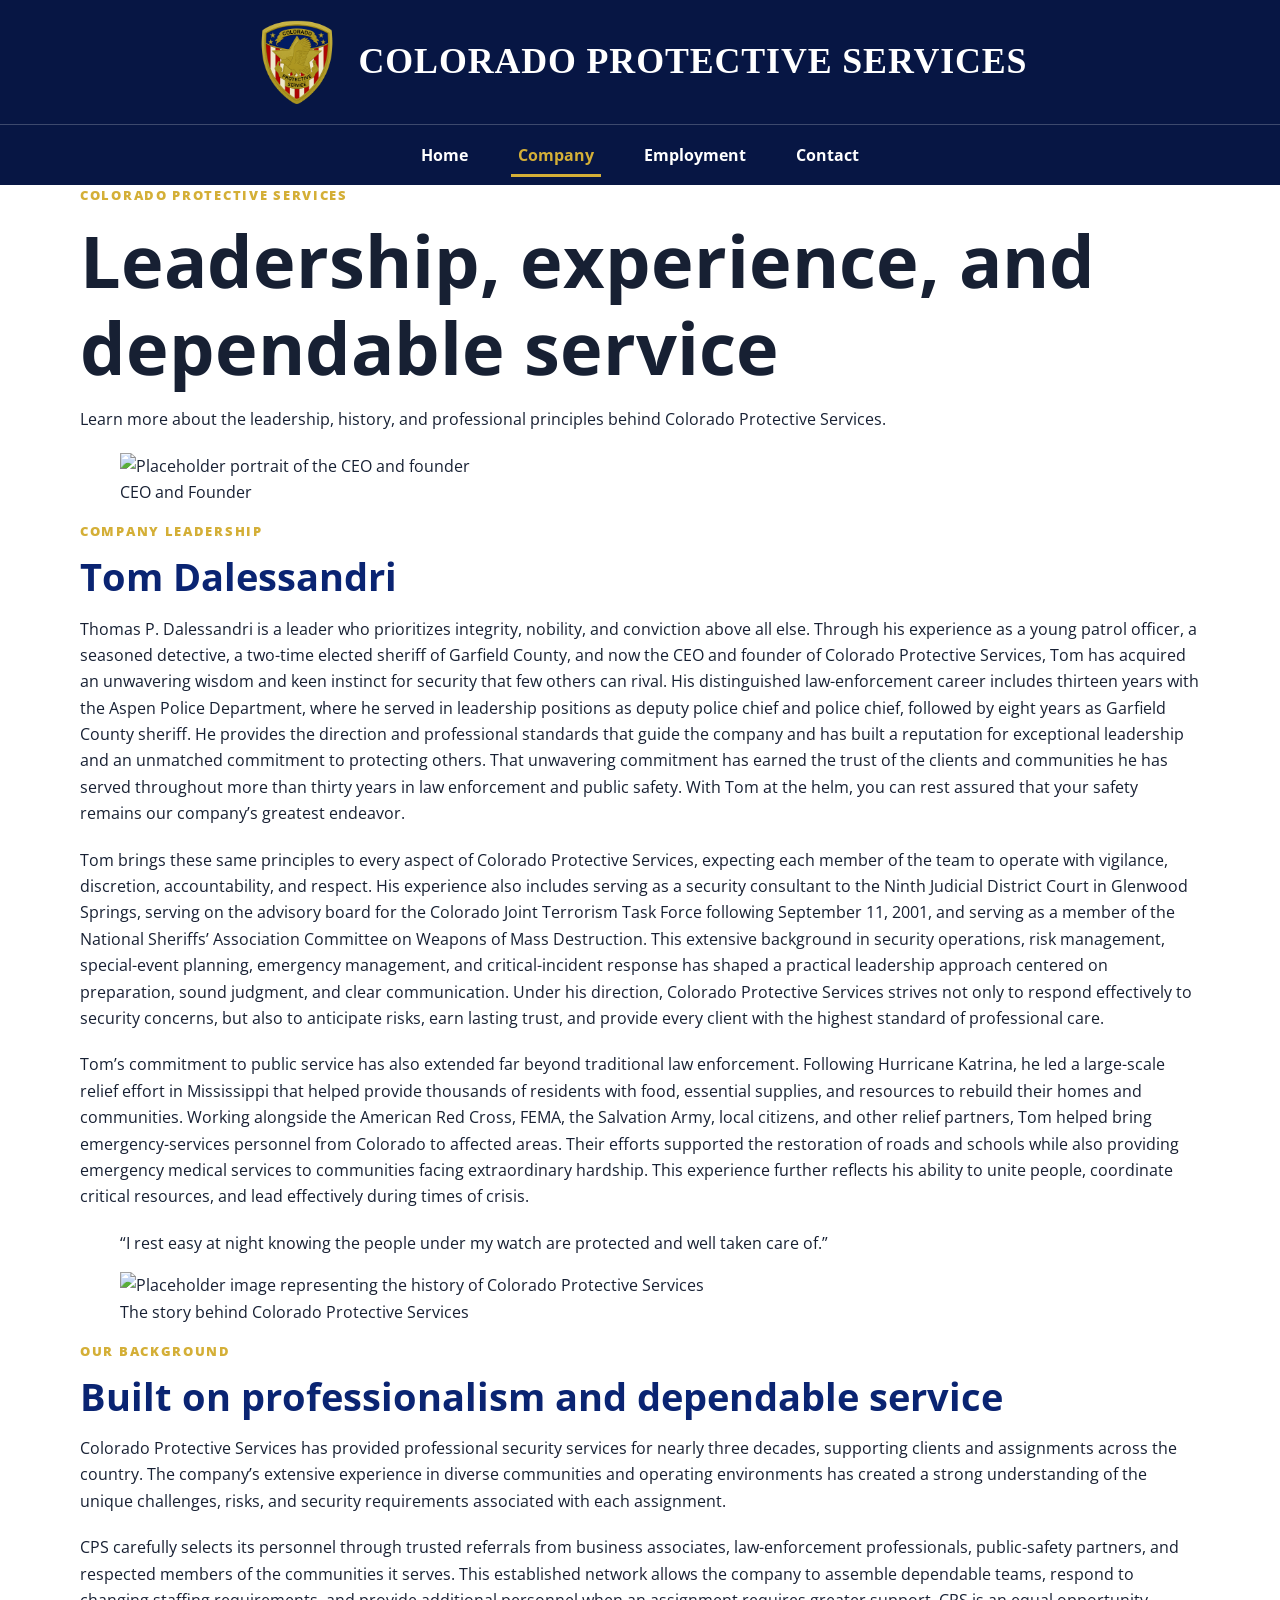
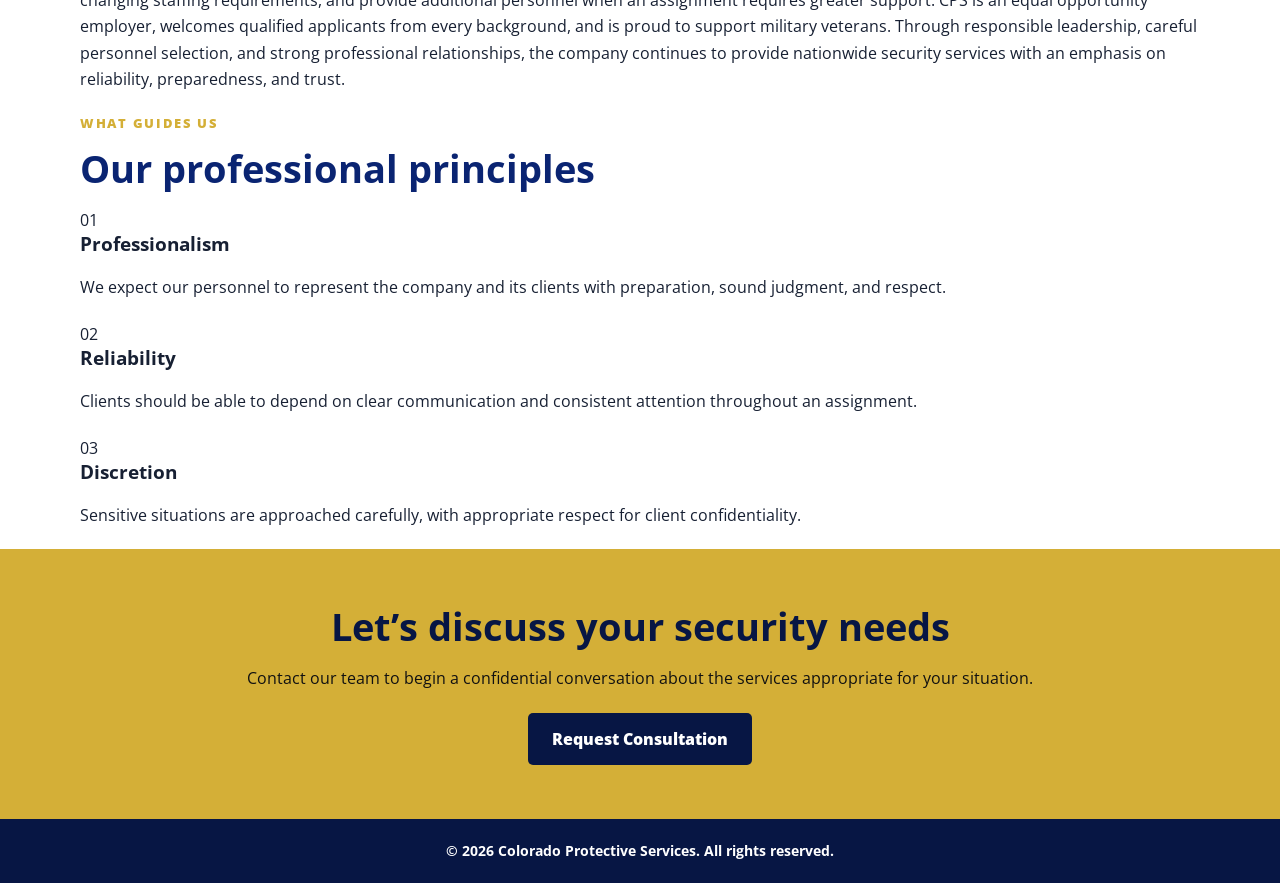
==== company.html @ 5bd985e8 "Added company page with CEO bio" ====
<!DOCTYPE html>
<html lang="en">
<head>
  <meta charset="utf-8">

  <meta
    name="viewport"
    content="width=device-width, initial-scale=1"
  >

  <meta
    name="description"
    content="Learn about the leadership, history, and professional principles of Colorado Protective Services."
  >

  <title>Company | Colorado Protective Services</title>

  <link
    rel="preconnect"
    href="https://fonts.googleapis.com"
  >

  <link
    rel="preconnect"
    href="https://fonts.gstatic.com"
    crossorigin
  >

  <link
    href="https://fonts.googleapis.com/css2?family=Open+Sans:wght@400;600;700;800&display=swap"
    rel="stylesheet"
  >

  <link
    rel="stylesheet"
    href="css/style.css"
  >

  <link
    rel="stylesheet"
    href="css/company.css"
  >
</head>

<body>
  <a
    class="skip-link"
    href="#main-content"
  >
    Skip to main content
  </a>

  <div id="wrapper">
    <!-- Header -->
    <header class="site-header">
      <a
        class="brand"
        href="index.html"
        aria-label="Colorado Protective Services home"
      >
        <img
          class="header-badge"
          src="images/badge.png"
          alt=""
          aria-hidden="true"
        >

        <span class="company-name">
          Colorado Protective Services
        </span>
      </a>

      <button
        class="nav-toggle"
        type="button"
        aria-expanded="false"
        aria-controls="primary-navigation"
      >
        <span
          class="nav-toggle-icon"
          aria-hidden="true"
        ></span>

        <span class="menu-label">
          Menu
        </span>
      </button>
    </header>

    <!-- Navigation -->
    <nav
      id="primary-navigation"
      class="primary-navigation"
      aria-label="Primary navigation"
    >
      <a href="index.html">
        Home
      </a>

      <a
        href="company.html"
        aria-current="page"
      >
        Company
      </a>

      <a href="employment.html">
        Employment
      </a>

      <a href="contact.html">
        Contact
      </a>
    </nav>

    <main id="main-content">
      <!-- Page introduction -->
      <!-- Company hero -->
<section
  class="company-introduction parallax-hero"
  aria-labelledby="company-title"
>
  <div
    class="company-hero-background parallax-background"
    aria-hidden="true"
  ></div>

  <div class="content-container company-introduction-content">
    <p class="eyebrow">
      Colorado Protective Services
    </p>

    <h1 id="company-title">
      Leadership, experience, and dependable service
    </h1>

    <p>
      Learn more about the leadership, history, and professional
      principles behind Colorado Protective Services.
    </p>
  </div>
</section>

      <!-- Founder section -->
      <section
        class="company-founder"
        aria-labelledby="founder-title"
      >
        <div class="content-container founder-layout">
          <figure class="founder-figure">
            <div class="founder-image-wrapper">
              <img
                class="founder-profile-image"
                src="images/optimized/ceo.webp"
                alt="Placeholder portrait of the CEO and founder"
              >
            </div>

            <figcaption>
              CEO and Founder
            </figcaption>
          </figure>

          <div class="founder-biography">
            <p class="eyebrow">
              Company Leadership
            </p>

            <h2 id="founder-title">
              Tom Dalessandri
            </h2>

            <p>
              Thomas P. Dalessandri is a leader who prioritizes integrity, nobility,
              and conviction above all else. Through his experience as a young patrol
              officer, a seasoned detective, a two-time elected sheriff of Garfield
              County, and now the CEO and founder of Colorado Protective Services,
              Tom has acquired an unwavering wisdom and keen instinct for security
              that few others can rival. His distinguished law-enforcement career
              includes thirteen years with the Aspen Police Department, where he
              served in leadership positions as deputy police chief and police chief,
              followed by eight years as Garfield County sheriff. He provides the
              direction and professional standards that guide the company and has
              built a reputation for exceptional leadership and an unmatched
              commitment to protecting others. That unwavering commitment has earned
              the trust of the clients and communities he has served throughout more
              than thirty years in law enforcement and public safety. With Tom at the
              helm, you can rest assured that your safety remains our company’s
              greatest endeavor.
            </p>

            
            <p>
                Tom brings these same principles to every aspect of Colorado Protective
                Services, expecting each member of the team to operate with vigilance,
                discretion, accountability, and respect. His experience also includes
                serving as a security consultant to the Ninth Judicial District Court
                in Glenwood Springs, serving on the advisory board for the Colorado
                Joint Terrorism Task Force following September 11, 2001, and serving
                as a member of the National Sheriffs’ Association Committee on Weapons
                of Mass Destruction. This extensive background in security operations,
                risk management, special-event planning, emergency management, and
                critical-incident response has shaped a practical leadership approach
                centered on preparation, sound judgment, and clear communication. Under
                his direction, Colorado Protective Services strives not only to respond
                effectively to security concerns, but also to anticipate risks, earn
                lasting trust, and provide every client with the highest standard of
                professional care.
            </p>

            <p>
                Tom’s commitment to public service has also extended far beyond traditional
                law enforcement. Following Hurricane Katrina, he led a large-scale relief
                effort in Mississippi that helped provide thousands of residents with food,
                essential supplies, and resources to rebuild their homes and communities.
                Working alongside the American Red Cross, FEMA, the Salvation Army, local
                citizens, and other relief partners, Tom helped bring emergency-services
                personnel from Colorado to affected areas. Their efforts supported the
                restoration of roads and schools while also providing emergency medical
                services to communities facing extraordinary hardship. This experience
                further reflects his ability to unite people, coordinate critical resources,
                and lead effectively during times of crisis.
            </p>

            <blockquote class="founder-quote">
              “I rest easy at night knowing the people under my watch are protected and well taken care of.”
            </blockquote>
          </div>
        </div>
      </section>

      <!-- Company background -->
      <section
        class="company-background"
        aria-labelledby="company-background-title"
      >
        <div class="content-container">
          <figure class="company-background-figure">
            <div class="company-background-image-wrapper">
              <img
                class="company-background-image"
                src="images/optimized/team.webp"
                alt="Placeholder image representing the history of Colorado Protective Services"
                loading="lazy"
                decoding="async"
              >
            </div>

            <figcaption>
              The story behind Colorado Protective Services
            </figcaption>
          </figure>

          <div class="company-background-content">
            <p class="eyebrow">
              Our Background
            </p>

            <h2 id="company-background-title">
              Built on professionalism and dependable service
            </h2>

            <p>
                  Colorado Protective Services has provided professional security services
                  for nearly three decades, supporting clients and assignments across the
                  country. The company’s extensive experience in diverse communities and
                  operating environments has created a strong understanding of the unique
                  challenges, risks, and security requirements associated with each
                  assignment.
            </p>

            <p>
              CPS carefully selects its personnel through trusted referrals from business
              associates, law-enforcement professionals, public-safety partners, and
              respected members of the communities it serves. This established network
              allows the company to assemble dependable teams, respond to changing
              staffing requirements, and provide additional personnel when an assignment
              requires greater support. CPS is an equal opportunity employer, welcomes
              qualified applicants from every background, and is proud to support military
              veterans. Through responsible leadership, careful personnel selection, and
              strong professional relationships, the company continues to provide
              nationwide security services with an emphasis on reliability, preparedness,
              and trust.
            </p>

          </div>
        </div>
      </section>

      <!-- Professional principles -->
      <section
        class="company-principles"
        aria-labelledby="principles-title"
      >
        <div class="content-container">
          <p class="eyebrow">
            What Guides Us
          </p>

          <h2 id="principles-title">
            Our professional principles
          </h2>

          <div class="company-principles-grid">
            <article class="company-principle">
              <div
                class="principle-number"
                aria-hidden="true"
              >
                01
              </div>

              <h3>
                Professionalism
              </h3>

              <p>
                We expect our personnel to represent the company and
                its clients with preparation, sound judgment, and
                respect.
              </p>
            </article>

            <article class="company-principle">
              <div
                class="principle-number"
                aria-hidden="true"
              >
                02
              </div>

              <h3>
                Reliability
              </h3>

              <p>
                Clients should be able to depend on clear communication
                and consistent attention throughout an assignment.
              </p>
            </article>

            <article class="company-principle">
              <div
                class="principle-number"
                aria-hidden="true"
              >
                03
              </div>

              <h3>
                Discretion
              </h3>

              <p>
                Sensitive situations are approached carefully, with
                appropriate respect for client confidentiality.
              </p>
            </article>
          </div>
        </div>
      </section>

      <!-- Consultation call to action -->
      <section
        class="contact-cta"
        aria-labelledby="company-cta-title"
      >
        <div class="content-container">
          <h2 id="company-cta-title">
            Let’s discuss your security needs
          </h2>

          <p>
            Contact our team to begin a confidential conversation about
            the services appropriate for your situation.
          </p>

          <a
            class="button button-navy"
            href="contact.html#consultation-form"
          >
            Request Consultation
          </a>
        </div>
      </section>
    </main>

    <!-- Footer -->
    <footer class="site-footer">
      <p>
        &copy;
        <span id="copyright-year">2026</span>
        Colorado Protective Services. All rights reserved.
      </p>
    </footer>
  </div>

  <script>
    /*
     * Mobile navigation
     */
    const navToggle =
      document.querySelector(".nav-toggle");

    const navigation =
      document.querySelector("#primary-navigation");

    navToggle.addEventListener("click", () => {
      const isOpen =
        navToggle.getAttribute("aria-expanded") === "true";

      navToggle.setAttribute(
        "aria-expanded",
        String(!isOpen)
      );

      navigation.classList.toggle(
        "is-open",
        !isOpen
      );
    });

    navigation.addEventListener("click", (event) => {
      if (
        event.target.matches("a") &&
        window.innerWidth <= 768
      ) {
        navToggle.setAttribute(
          "aria-expanded",
          "false"
        );

        navigation.classList.remove("is-open");
      }
    });

    /*
     * Close the mobile navigation when Escape is pressed
     */
    document.addEventListener("keydown", (event) => {
      if (
        event.key === "Escape" &&
        navigation.classList.contains("is-open")
      ) {
        navToggle.setAttribute(
          "aria-expanded",
          "false"
        );

        navigation.classList.remove("is-open");
        navToggle.focus();
      }
    });

    /*
 * Company hero parallax scrolling
 */
const parallaxHeroes =
  document.querySelectorAll(".parallax-hero");

const prefersReducedMotion =
  window.matchMedia(
    "(prefers-reduced-motion: reduce)"
  ).matches;

let parallaxFrameRequested = false;

function updateParallaxHeroes() {
  parallaxHeroes.forEach((hero) => {
    const background =
      hero.querySelector(".parallax-background");

    if (!background) {
      return;
    }

    const heroPosition =
      hero.getBoundingClientRect();

    if (
      heroPosition.bottom < 0 ||
      heroPosition.top > window.innerHeight
    ) {
      return;
    }

    const movement =
      heroPosition.top * -0.18;

    background.style.transform =
      `translate3d(0, ${movement}px, 0)`;
  });

  parallaxFrameRequested = false;
}

function requestParallaxUpdate() {
  if (
    prefersReducedMotion ||
    parallaxFrameRequested
  ) {
    return;
  }

  parallaxFrameRequested = true;

  window.requestAnimationFrame(
    updateParallaxHeroes
  );
}

if (!prefersReducedMotion) {
  window.addEventListener(
    "scroll",
    requestParallaxUpdate,
    { passive: true }
  );

  window.addEventListener(
    "resize",
    requestParallaxUpdate
  );

  updateParallaxHeroes();
}

    /*
     * Automatically update the footer year
     */
    document.querySelector(
      "#copyright-year"
    ).textContent = new Date().getFullYear();
  </script>
</body>
</html>
---- css/style.css ----
:root {
  --navy: #071644;
  --blue: #0a2472;
  --gold: #d4af37;
  --gold-dark: #a9831f;
  --text: #172033;
  --muted: #566071;
  --surface: #f3f5f8;
  --light-blue: #dceaf7;
  --white: #ffffff;
  --shadow: 0 12px 30px rgba(7, 22, 68, 0.14);
  --radius: 8px;
  --content-width: 1120px;
}

*,
*::before,
*::after {
  box-sizing: border-box;
}

html {
  scroll-behavior: smooth;
}

body {
  margin: 0;
  background: var(--white);
  color: var(--text);
  font-family: "Open Sans", Arial, sans-serif;
  font-size: 16px;
  line-height: 1.65;
}

img {
  display: block;
  max-width: 100%;
  height: auto;
}

a {
  color: var(--blue);
  text-underline-offset: 0.18em;
}

a:hover {
  color: var(--gold-dark);
}

a:focus-visible,
button:focus-visible {
  outline: 3px solid var(--gold);
  outline-offset: 3px;
}

h1,
h2,
h3,
p {
  margin-top: 0;
}

h1,
h2,
h3 {
  line-height: 1.2;
}

h1 {
  margin-bottom: 1rem;
  font-size: clamp(2.35rem, 6vw, 4.5rem);
}

h2 {
  margin-bottom: 1rem;
  color: var(--blue);
  font-size: clamp(1.7rem, 3vw, 2.4rem);
}

p {
  margin-bottom: 1.25rem;
}

#wrapper {
  width: 100%;
  overflow-x: hidden;
}

.content-container {
  width: min(calc(100% - 2rem), var(--content-width));
  margin-inline: auto;
}

.skip-link {
  position: fixed;
  top: 12px;
  left: 12px;
  z-index: 1000;
  padding: 10px 16px;
  border-radius: 4px;
  background: var(--gold);
  color: #000;
  font-weight: 800;
  transform: translateY(-160%);
  transition: transform 0.2s ease;
}

.skip-link:focus {
  color: #000;
  transform: translateY(0);
}

/* Header and navigation */
.site-header {
  position: relative;
  display: flex;
  align-items: center;
  justify-content: center;
  min-height: 112px;
  padding: 18px max(1rem, calc((100% - var(--content-width)) / 2));
  background: var(--navy);
}

.brand {
  display: flex;
  align-items: center;
  justify-content: center;
  gap: 18px;
  max-width: min(950px, calc(100% - 190px));
  color: var(--white);
  text-align: center;
  text-decoration: none;
}

.brand:hover {
  color: var(--gold);
}

.header-badge {
  flex: 0 0 auto;
  width: 88px;
  max-height: 96px;
  object-fit: contain;
}

.company-name {
  color: inherit;
  font-family: "Times New Roman", Times, serif;
  font-size: clamp(1.4rem, 2.8vw, 3.0rem);
  font-weight: 800;
  line-height: 1;
  letter-spacing: 0.025em;
  text-transform: uppercase;
}

.nav-toggle {
  position: absolute;
  right: 16px;
  display: none;
  align-items: center;
  gap: 8px;
  padding: 9px 12px;
  border: 1px solid rgba(255, 255, 255, 0.65);
  border-radius: 4px;
  background: transparent;
  color: var(--white);
  font: inherit;
  font-weight: 700;
  cursor: pointer;
}

.nav-toggle-icon,
.nav-toggle-icon::before,
.nav-toggle-icon::after {
  display: block;
  width: 21px;
  height: 2px;
  background: currentColor;
}

.nav-toggle-icon {
  position: relative;
}

.nav-toggle-icon::before,
.nav-toggle-icon::after {
  position: absolute;
  left: 0;
  content: "";
}

.nav-toggle-icon::before {
  top: -6px;
}

.nav-toggle-icon::after {
  top: 6px;
}

.primary-navigation {
  display: flex;
  align-items: center;
  justify-content: center;
  gap: clamp(0.4rem, 2.8vw, 2.5rem);
  min-height: 58px;
  padding: 8px 1rem;
  border-top: 1px solid rgba(255, 255, 255, 0.22);
  background: var(--navy);
}

.primary-navigation a {
  display: inline-block;
  padding: 9px 7px;
  color: var(--white);
  font-weight: 700;
  text-decoration: none;
  transition: color 0.2s ease, transform 0.2s ease;
}

.primary-navigation > a:hover,
.primary-navigation .dropdown > a:hover,
.primary-navigation a[aria-current="page"] {
  color: var(--gold);
}

.primary-navigation a[aria-current="page"] {
  box-shadow: inset 0 -3px var(--gold);
}

.dropdown {
  position: relative;
}

.dropdown-content {
  position: absolute;
  top: 100%;
  left: 0;
  z-index: 20;
  display: none;
  min-width: 220px;
  margin: 0;
  padding: 6px;
  border-radius: 0 0 6px 6px;
  background: var(--blue);
  box-shadow: var(--shadow);
  list-style: none;
}

.dropdown-content a {
  display: block;
  padding: 10px 12px;
  border-radius: 4px;
  white-space: nowrap;
}

.dropdown-content a:hover,
.dropdown-content a:focus-visible {
  background: var(--gold);
  color: #000;
}

.dropdown:hover .dropdown-content,
.dropdown:focus-within .dropdown-content {
  display: block;
}

/* Reusable buttons */
.button,
.service-button,
.banner-button {
  display: inline-flex;
  align-items: center;
  justify-content: center;
  min-height: 48px;
  padding: 11px 22px;
  border: 2px solid transparent;
  border-radius: 5px;
  font-weight: 800;
  text-decoration: none;
  transition: background-color 0.2s ease, color 0.2s ease,
    transform 0.2s ease;
}

.button:hover,
.service-button:hover,
.banner-button:hover {
  transform: translateY(-2px);
}

.button-gold,
.service-button,
.banner-button {
  background: var(--gold);
  color: #000;
}

.button-gold:hover,
.service-button:hover,
.banner-button:hover {
  background: var(--gold-dark);
  color: #000;
}

.button-outline {
  border-color: var(--white);
  color: var(--white);
}

.button-outline:hover {
  background: var(--white);
  color: var(--navy);
}

.button-navy {
  background: var(--navy);
  color: var(--white);
}

.button-navy:hover {
  background: var(--blue);
  color: var(--white);
}

/* Contact-page parallax hero */

.contact-hero {
  position: relative;
  display: grid;
  min-height: 500px;
  place-items: center;
  padding: 72px 0;
  overflow: hidden;
  background: var(--navy);
  color: var(--white);
  text-align: center;
  isolation: isolate;
}

/* Moving image layer */

.contact-hero-background {
  position: absolute;
  inset: -15%;
  z-index: -2;
  background:
    url("../images/contact.jpeg")
    center / cover no-repeat;
  transform: translate3d(0, 0, 0);
  will-change: transform;
}

/* Dark overlay */

.contact-hero::after {
  position: absolute;
  inset: 0;
  z-index: -1;
  background:
    linear-gradient(
      rgba(7, 22, 68, 0.84),
      rgba(7, 22, 68, 0.72)
    );
  content: "";
}

.contact-hero-content {
  position: relative;
  z-index: 1;
  max-width: 850px;
}

.contact-hero h1 {
  color: var(--white);
  text-shadow:
    0 3px 8px rgba(0, 0, 0, 0.65);
}

.contact-hero p:not(.eyebrow) {
  max-width: 68ch;
  margin-right: auto;
  margin-left: auto;
  font-size: clamp(1rem, 2vw, 1.2rem);
  text-shadow:
    0 2px 5px rgba(0, 0, 0, 0.7);
}

.eyebrow {
  margin-bottom: 0.65rem;
  color: var(--gold);
  font-size: 0.82rem;
  font-weight: 800;
  letter-spacing: 0.13em;
  text-transform: uppercase;
}

.contact-actions {
  display: flex;
  flex-wrap: wrap;
  justify-content: center;
  gap: 12px;
  margin-top: 28px;
}

.contact-section {
  padding: clamp(55px, 8vw, 90px) 0;
}

.contact-grid {
  display: grid;
  grid-template-columns: minmax(0, 1.05fr) minmax(300px, 0.95fr);
  align-items: center;
  gap: clamp(32px, 7vw, 80px);
}

.contact-copy > p:not(.eyebrow),
.contact-copy > h2 {
  max-width: 68ch;
}

.contact-details {
  margin-top: 30px;
  font-style: normal;
}

.contact-details ul {
  display: grid;
  gap: 1px;
  margin: 0;
  padding: 0;
  overflow: hidden;
  border: 1px solid #d9dee8;
  border-radius: var(--radius);
  background: #d9dee8;
  list-style: none;
}

.contact-details li {
  display: grid;
  grid-template-columns: 110px 1fr;
  gap: 18px;
  padding: 14px 16px;
  background: var(--white);
}

.detail-label {
  color: var(--navy);
  font-weight: 800;
}

.contact-image-wrapper {
  position: relative;
  margin: 0;
}

.contact-image-wrapper::before {
  position: absolute;
  top: -14px;
  right: -14px;
  width: 58%;
  height: 58%;
  border-radius: var(--radius);
  background: var(--gold);
  content: "";
}

#contact-phone {
  position: relative;
  width: 100%;
  min-height: 420px;
  border-radius: var(--radius);
  box-shadow: var(--shadow);
  object-fit: cover;
}

.placeholder-note {
  margin-top: 18px;
  padding: 12px 14px;
  border-left: 4px solid var(--gold);
  background: #fff9e8;
  color: #4c4123;
  font-size: 0.9rem;
}

.consultation-form {
  flex: 1 1 520px;
  display: grid;
  gap: 20px;
  padding: clamp(26px, 5vw, 42px);
  border-top: 5px solid var(--gold);
  border-radius: var(--radius);
  background: var(--white);
  box-shadow: var(--shadow);
  color: var(--text);
  text-align: left;
}

.consultation-form-heading {
  margin-bottom: 4px;
  text-align: center;
}

.consultation-form-heading .eyebrow {
  margin-bottom: 7px;
  color: var(--gold);
}

.consultation-form-heading h3 {
  margin: 0 0 12px;
  color: var(--navy);
  font-size: clamp(1.6rem, 4vw, 2.2rem);
}

.consultation-form-heading p:last-child {
  max-width: 58ch;
  margin-inline: auto;
}

.form-row {
  display: grid;
  grid-template-columns: repeat(2, minmax(0, 1fr));
  gap: 18px;
}

.form-field {
  display: grid;
  gap: 8px;
}

.form-field label {
  color: var(--navy);
  font-weight: 800;
}

.form-field label span {
  color: #a51616;
}

.form-field input,
.form-field select,
.form-field textarea {
  width: 100%;
  padding: 13px 14px;
  border: 1px solid #aeb7c7;
  border-radius: 5px;
  background: var(--white);
  color: var(--text);
  font: inherit;
}

.form-field textarea {
  min-height: 150px;
  resize: vertical;
}

.form-field input:focus,
.form-field select:focus,
.form-field textarea:focus {
  border-color: var(--blue);
  outline: 3px solid rgba(10, 36, 114, 0.18);
}

.form-security-note {
  margin: 0;
  color: #555;
  font-size: 0.82rem;
  line-height: 1.5;
}

.form-consent {
  display: flex;
  align-items: flex-start;
  gap: 11px;
}

.form-consent input {
  width: 18px;
  height: 18px;
  margin-top: 3px;
  accent-color: var(--navy);
}

.form-consent label {
  font-size: 0.9rem;
  line-height: 1.5;
}

.consultation-submit {
  justify-self: start;
  border: 0;
  cursor: pointer;
}

@media (max-width: 700px) {
  .form-row {
    grid-template-columns: 1fr;
  }

  .consultation-form {
    padding: 25px 20px;
  }

  .consultation-submit {
    width: 100%;
  }
}

.contact-cta {
  padding: 54px 0;
  background: var(--gold);
  color: #111;
  text-align: center;
}

.contact-cta h2 {
  color: var(--navy);
}

.contact-cta p {
  margin-bottom: 22px;
}

/* Other shared site sections retained from the original stylesheet */
.banner-container {
  position: relative;
  display: grid;
  min-height: 550px;
  place-items: center;
  padding: 70px 1rem;
  overflow: hidden;

  background-image:
    url("../images/Cybersecurity-Hero.png");

  background-position: center;
  background-repeat: no-repeat;
  background-size: cover;
  background-attachment: fixed;

  color: var(--white);
  text-align: center;
  isolation: isolate;
}


.banner-container::after {
  position: absolute;
  inset: 0;
  background: rgba(0, 0, 0, 0.62);
  content: "";
}

.banner-text {
  position: relative;
  z-index: 1;
  max-width: 850px;
}

/* Decorative lines below featured-service descriptions */

.featured-service-description {
  position: relative;
  margin-bottom: 0;
  padding-bottom: 25px;
}

/* Gold line */

.featured-service-description::after {
  position: absolute;
  bottom: 0;
  left: 50%;
  width: 85px;
  height: 3px;
  border-radius: 10px;
  background:
    linear-gradient(
      90deg,
      transparent,
      var(--navy),
      var(--navy),
      transparent
    );
  content: "";
  transform: translateX(-50%);
  transition: width 0.3s ease;
}

/* Center diamond */

.featured-service-description::before {
  position: absolute;
  bottom: -3px;
  left: 50%;
  z-index: 1;
  width: 9px;
  height: 9px;
  border: 2px solid var(--light-blue);
  background: var(--gold);
  content: "";
  transform:
    translateX(-50%)
    rotate(45deg);
  transition:
    background-color 0.3s ease,
    transform 0.3s ease;
}

/* Hover and keyboard-focus animation */

#more-intro .intro-item:hover
.featured-service-description::after,
#more-intro .intro-item:focus-visible
.featured-service-description::after {
  width: 140px;
}

#more-intro .intro-item:hover
.featured-service-description::before,
#more-intro .intro-item:focus-visible
.featured-service-description::before {
  background: var(--gold-dark);
  transform:
    translateX(-50%)
    rotate(225deg)
    scale(1.15);
}

#more-intro {
  display: flex;
  flex-wrap: wrap;
  justify-content: space-around;
  gap: 20px;
  padding: 35px 1rem;
  background: var(--light-blue);
}

#more-intro .intro-item {
  display: flex;
  flex: 0 1 180px;
  flex-direction: column;
  align-items: center;
  padding: 16px;
  border-radius: var(--radius);
  color: var(--text);
  text-align: center;
  text-decoration: none;
  transition: background-color 0.2s ease, transform 0.2s ease;
}

#more-intro .intro-item:hover {
  background: rgba(0, 0, 0, 0.08);
  transform: translateY(-4px);
}

#more-intro .intro-item img {
  width: 120px;
  margin-bottom: 10px;
}

#founder .founder-content,
#guard-info .guard-content {
  display: flex;
  align-items: stretch;
  flex-wrap: wrap;
}

#founder .founder-content {
  padding: 50px max(1rem, calc((100% - var(--content-width)) / 2));
  background: var(--navy);
  color: var(--white);
}

#founder .founder-text,
#guard-info .guard-text {
  flex: 1 1 400px;
  padding: 24px;
}

#founder .founder-text h2,
#guard-info .guard-text h2 {
  color: var(--gold);
}

#founder .founder-image-wrapper {
  display: flex;
  flex: 1 1 420px;
  align-items: flex-start;
  padding: 20px;
}

#founder .founder-image {
  width: 100%;
  border: 4px solid var(--gold);
  object-fit: cover;
}

#guard-info {
  padding-top: 20px;
}

#guard-info .guard-text {
  display: flex;
  flex-direction: column;
  align-items: flex-start;
  justify-content: center;
  background: #111;
  color: var(--white);
}

#guard-info .guard-image {
  flex: 1 1 400px;
  width: 100%;
  min-height: 360px;
  object-fit: cover;
}

#services {
  padding: 45px 1rem;
  background: var(--surface);
  text-align: center;
}

/* Full-background service section */

#services-overview {
  position: relative;
  min-height: 620px;
  padding: clamp(65px, 9vw, 110px) 0;
  overflow: hidden;
  background-position: center;
  background-repeat: no-repeat;
  background-size: cover;
  color: var(--white);
  text-align: center;
  isolation: isolate;
  transition: background-image 0.35s ease;
}

/* Personal protection background */

#services-overview[data-service="personal-security"] {
  background-image:
    url("../images/optimized/personal-protection.webp");
}

/* Secure transport background */

#services-overview[data-service="secure-transport"] {
  background-image:
    url("../images/optimized/secure-transport.webp");
}

/* Event security background */

#services-overview[data-service="event-security"] {
  background-image:
    url("../images/optimized/event-security.webp");
}

/* Training background */

#services-overview[data-service="surveillance-services"] {
  background-image:
    linear-gradient(
      rgba(7, 22, 68, 0.1),
      rgba(7, 22, 68, 0.1)
    ),
    url("../images/optimized/surveillance.webp");
}

/* Dark overlay across the entire section */

#services-overview::before {
  position: absolute;
  inset: 0;
  z-index: -1;
  background:
    linear-gradient(
      rgba(7, 22, 68, 0.82),
      rgba(7, 22, 68, 0.74)
    );
  content: "";
}

#services-overview .content-container {
  position: relative;
  z-index: 1;
}

#services-overview .eyebrow {
  color: var(--gold);
}

#services-overview #services-title {
  margin-bottom: 28px;
  color: var(--white);
  text-shadow: 0 2px 6px rgba(0, 0, 0, 0.65);
}

#services-overview .tabs {
  gap: 16px;
  margin: 30px auto;
}

/* Tab buttons */

#services-overview .tab-button {
  min-width: 185px;
  min-height: 58px;
  padding: 14px 24px;
  border: 2px solid rgba(255, 255, 255, 0.7);
  border-radius: 6px;
  background: rgba(7, 22, 68, 0.86);
  color: var(--white);
  font-size: 1rem;
  font-weight: 800;
  line-height: 1.2;
  backdrop-filter: blur(3px);
}

#services-overview .tab-button:hover {
  border-color: var(--gold);
  background: var(--blue);
}

#services-overview .tab-button.active {
  border-color: var(--gold);
  background: var(--gold);
  color: #000000;
}

/* Service descriptions */

.tab-content {
  display: none;
  width: min(100%, 800px);
  min-height: 270px;
  margin-inline: auto;
  padding: clamp(30px, 5vw, 55px);
  border: 1px solid rgba(255, 255, 255, 0.28);
  border-radius: var(--radius);
  background: rgba(7, 22, 68, 0.64);
  box-shadow: var(--shadow);
  color: var(--white);
  text-align: center;
  backdrop-filter: blur(4px);
}

.tab-content.active {
  display: flex;
  flex-direction: column;
  align-items: center;
  justify-content: center;
  animation: show-service 0.35s ease;
}

.tab-content h3 {
  margin-bottom: 16px;
  color: var(--gold);
  font-size: clamp(1.5rem, 3vw, 2rem);
  text-shadow: 0 2px 5px rgba(0, 0, 0, 0.7);
}

.tab-content p {
  max-width: 65ch;
  margin-right: auto;
  margin-bottom: 24px;
  margin-left: auto;
  color: var(--white);
  font-size: 1.05rem;
  text-shadow: 0 1px 4px rgba(0, 0, 0, 0.8);
}

@keyframes show-service {
  from {
    opacity: 0;
    transform: translateY(8px);
  }

  to {
    opacity: 1;
    transform: translateY(0);
  }
}

@media (max-width: 768px) {
  .contact-hero {
    min-height: 450px;
    padding: 60px 0;
  }

  .contact-hero-background {
    inset: -12%;
  }
}

@media (max-width: 768px) {
  #services-overview {
    min-height: 680px;
    padding: 55px 0;
  }

  #services-overview .tabs {
    margin-block: 25px;
  }

  .tab-content {
    min-height: 300px;
    padding: 35px 24px;
  }
}


@keyframes show-service {
  from {
    opacity: 0;
    transform: translateY(8px);
  }

  to {
    opacity: 1;
    transform: translateY(0);
  }
}

/* Affiliate carousel */
#affiliates {
  padding: clamp(55px, 8vw, 90px) 0;
  background: var(--surface);
  text-align: center;
}

#affiliates h2 {
  margin-bottom: 35px;
}

.carousel {
  position: relative;
  width: 100%;
  max-width: 950px;
  margin-inline: auto;
  padding: 30px 55px 20px;
  overflow: hidden;
  border: 1px solid #dfe3eb;
  border-radius: var(--radius);
  background: var(--white);
  box-shadow: var(--shadow);
}

.carousel-track {
  display: flex;
  align-items: center;
  transition: transform 0.4s ease;
}

.affiliate-slide {
  display: flex;
  flex: 0 0 33.333%;
  align-items: center;
  justify-content: center;
  min-height: 150px;
  padding: 20px;
}

.affiliate-slide img {
  width: auto;
  max-width: 100%;
  height: 105px;
  object-fit: contain;
  filter: grayscale(25%);
  transition: filter 0.2s ease, transform 0.2s ease;
}

.affiliate-slide:hover img {
  filter: grayscale(0%);
  transform: scale(1.05);
}

.carousel-controls {
  display: flex;
  align-items: center;
  justify-content: center;
  gap: 18px;
  margin-top: 20px;
}

.carousel-arrow {
  display: inline-flex;
  align-items: center;
  justify-content: center;
  width: 38px;
  height: 38px;
  padding: 0;
  border: 0;
  border-radius: 50%;
  background: var(--navy);
  color: var(--white);
  font-size: 1.1rem;
  cursor: pointer;
  transition: background-color 0.2s ease, transform 0.2s ease;
}

.carousel-arrow:hover {
  background: var(--blue);
  transform: scale(1.08);
}

.carousel-arrow:disabled {
  background: #a7adba;
  cursor: not-allowed;
  transform: none;
}

.carousel-dots {
  display: flex;
  justify-content: center;
  gap: 8px;
  margin: 0;
}

.carousel-dot {
  width: 12px;
  height: 12px;
  padding: 0;
  border: 2px solid var(--navy);
  border-radius: 50%;
  background: transparent;
  cursor: pointer;
  transition: background-color 0.2s ease, transform 0.2s ease;
}

.carousel-dot:hover {
  transform: scale(1.2);
}

.carousel-dot.active {
  background: var(--navy);
}

.site-footer {
  padding: 20px 1rem;
  background: var(--navy);
  color: var(--white);
  font-size: 0.9rem;
  font-weight: 700;
  text-align: center;
}

.site-footer p {
  margin: 0;
}

/* Join our team */

#join-our-team {
  padding: clamp(60px, 8vw, 95px) 0;
  background:
    linear-gradient(
      135deg,
      var(--surface),
      var(--light-blue)
    );
}

.join-team-heading {
  max-width: 750px;
  margin: 0 auto 42px;
  text-align: center;
}

.join-team-heading h2 {
  margin-bottom: 16px;
}

.join-team-heading > p:not(.eyebrow) {
  max-width: 65ch;
  margin-right: auto;
  margin-left: auto;
}

.opportunity-grid {
  display: grid;
  grid-template-columns: repeat(2, minmax(0, 1fr));
  gap: 28px;
}

.opportunity-card {
  position: relative;
  display: flex;
  flex-direction: column;
  align-items: flex-start;
  padding: clamp(28px, 4vw, 42px);
  overflow: hidden;
  border-top: 5px solid var(--gold);
  border-radius: var(--radius);
  background: var(--white);
  box-shadow: var(--shadow);
  transition:
    transform 0.25s ease,
    box-shadow 0.25s ease;
}

.opportunity-card:hover {
  transform: translateY(-6px);
  box-shadow:
    0 18px 38px rgba(7, 22, 68, 0.2);
}

.opportunity-card h3 {
  position: relative;
  z-index: 1;
  max-width: 80%;
  margin-bottom: 18px;
  color: var(--navy);
  font-size: clamp(1.35rem, 2.5vw, 1.8rem);
}

.opportunity-card p {
  position: relative;
  z-index: 1;
}

.opportunity-number {
  position: absolute;
  top: 10px;
  right: 20px;
  color: rgba(7, 22, 68, 0.08);
  font-family: "Times New Roman", Times, serif;
  font-size: clamp(4.5rem, 9vw, 7rem);
  font-weight: 800;
  line-height: 1;
  pointer-events: none;
}

.opportunity-list {
  display: grid;
  gap: 10px;
  width: 100%;
  margin: 6px 0 28px;
  padding: 0;
  list-style: none;
}

.opportunity-list li {
  position: relative;
  margin: 0;
  padding-left: 25px;
}

.opportunity-list li::before {
  position: absolute;
  top: 0.55em;
  left: 2px;
  width: 8px;
  height: 8px;
  background: var(--gold);
  content: "";
  transform: rotate(45deg);
}

.opportunity-card .button {
  margin-top: auto;
}

.employment-contact {
  margin: 34px 0 0;
  text-align: center;
}

.employment-contact a {
  color: var(--navy);
  font-weight: 800;
}

.employment-contact a:hover {
  color: var(--blue);
}

.employment-actions {
  display: flex;
  align-items: center;
  flex-direction: column;
  gap: 16px;
  margin-top: 34px;
  text-align: center;
}

.employment-actions .employment-contact {
  margin: 0;
}

.apply-button {
  min-width: 170px;
}

.visually-hidden {
  position: absolute;
  width: 1px;
  height: 1px;
  margin: -1px;
  padding: 0;
  overflow: hidden;
  clip: rect(0, 0, 0, 0);
  white-space: nowrap;
  border: 0;
}

.application-buttons {
  display: flex;
  flex-wrap: wrap;
  justify-content: center;
  gap: 14px;
}

.application-instructions {
  max-width: 620px;
  margin: 4px auto 0;
  color: var(--muted);
  font-size: 0.9rem;
}

@media (max-width: 520px) {
  .application-buttons {
    align-items: stretch;
    flex-direction: column;
    width: 100%;
  }

  .application-buttons .button {
    width: 100%;
  }
}

/* Join-our-team mobile layout */

@media (max-width: 768px) {
  .opportunity-grid {
    grid-template-columns: 1fr;
  }

  .opportunity-card {
    max-width: 620px;
    margin-inline: auto;
  }
}

@media (max-width: 520px) {
  .opportunity-card {
    padding: 28px 22px;
  }

  .opportunity-card h3 {
    max-width: 75%;
  }

  .opportunity-card .button {
    width: 100%;
    text-align: center;
  }
}

@media (max-width: 768px) {
  .site-header {
    display: grid;
    grid-template-columns: 80px minmax(0, 1fr) 80px;
    align-items: center;
    min-height: 96px;
    padding: 12px;
  }

  .brand {
    grid-column: 2;
    justify-self: center;
    gap: 10px;
    width: 100%;
    max-width: 100%;
    min-width: 0;
  }

  .header-badge {
    width: 52px;
    max-height: 66px;
  }

  .company-name {
    font-size: clamp(1.05rem, 3.5vw, 1.75rem);
    line-height: 1.05;
  }

  .nav-toggle {
    position: static;
    grid-column: 3;
    justify-self: end;
    display: inline-flex;
  }

  .primary-navigation {
    display: none;
    align-items: stretch;
    flex-direction: column;
    gap: 0;
    padding: 8px 1rem 18px;
  }

  .primary-navigation.is-open {
    display: flex;
  }

  .primary-navigation > a,
  .primary-navigation .dropdown > a {
    display: block;
    padding: 12px;
    border-bottom: 1px solid rgba(255, 255, 255, 0.15);
  }

  .primary-navigation a[aria-current="page"] {
    box-shadow: inset 4px 0 var(--gold);
  }

  .dropdown-content {
    position: static;
    display: block;
    margin: 0 0 4px 16px;
    padding: 0;
    background: transparent;
    box-shadow: none;
  }

  .dropdown-content a {
    padding: 9px 12px;
    color: #dce5ff;
    font-size: 0.92rem;
  }

  .contact-hero {
    min-height: 390px;
    padding: 55px 0;
  }

  .contact-grid {
    grid-template-columns: 1fr;
  }

  .contact-image-wrapper {
    max-width: 620px;
    margin-inline: auto;
  }

  #contact-phone {
    min-height: 320px;
  }

  .carousel {
    padding-inline: 45px;
  }

  .affiliate-slide {
    flex-basis: 50%;
  }
}

@media (max-width: 520px) {
  .site-header {
    grid-template-columns: 48px minmax(0, 1fr) 48px;
    min-height: 88px;
    padding-inline: 8px;
  }

   .banner-container {
    min-height: 475px;
    background-attachment: scroll;
    background-position: center;
  }

   #services-overview .tabs {
    display: grid;
    grid-template-columns: 1fr 1fr;
    width: 100%;
    gap: 10px;
  }

  #services-overview .tab-button {
    width: 100%;
    min-width: 0;
    min-height: 56px;
    padding: 12px 8px;
    font-size: 0.9rem;
  }

  .brand {
    gap: 7px;
  }

  .header-badge {
    width: 38px;
    max-height: 52px;
  }

  .company-name {
    font-size: clamp(0.8rem, 3.6vw, 1.1rem);
    line-height: 1.05;
    letter-spacing: 0.01em;
  }

  .nav-toggle {
    width: 42px;
    height: 42px;
    padding: 0;
    justify-content: center;
  }

  .menu-label,
  .nav-toggle > span:last-child {
    position: absolute;
    width: 1px;
    height: 1px;
    margin: -1px;
    padding: 0;
    overflow: hidden;
    clip: rect(0, 0, 0, 0);
    white-space: nowrap;
    border: 0;
  }

  .contact-actions {
    align-items: stretch;
    flex-direction: column;
  }

  .contact-details li {
    grid-template-columns: 1fr;
    gap: 2px;
  }

  .contact-image-wrapper::before {
    right: -8px;
  }

  .carousel {
    padding-inline: 35px;
  }

  .affiliate-slide {
    flex-basis: 100%;
  }

  .affiliate-slide img {
    height: 90px;
  }

  .carousel-controls {
    gap: 12px;
  }
}

@media (prefers-reduced-motion: reduce) {
  html {
    scroll-behavior: auto;
  }

  *,
  *::before,
  *::after {
    scroll-behavior: auto !important;
    transition-duration: 0.01ms !important;
  }
}
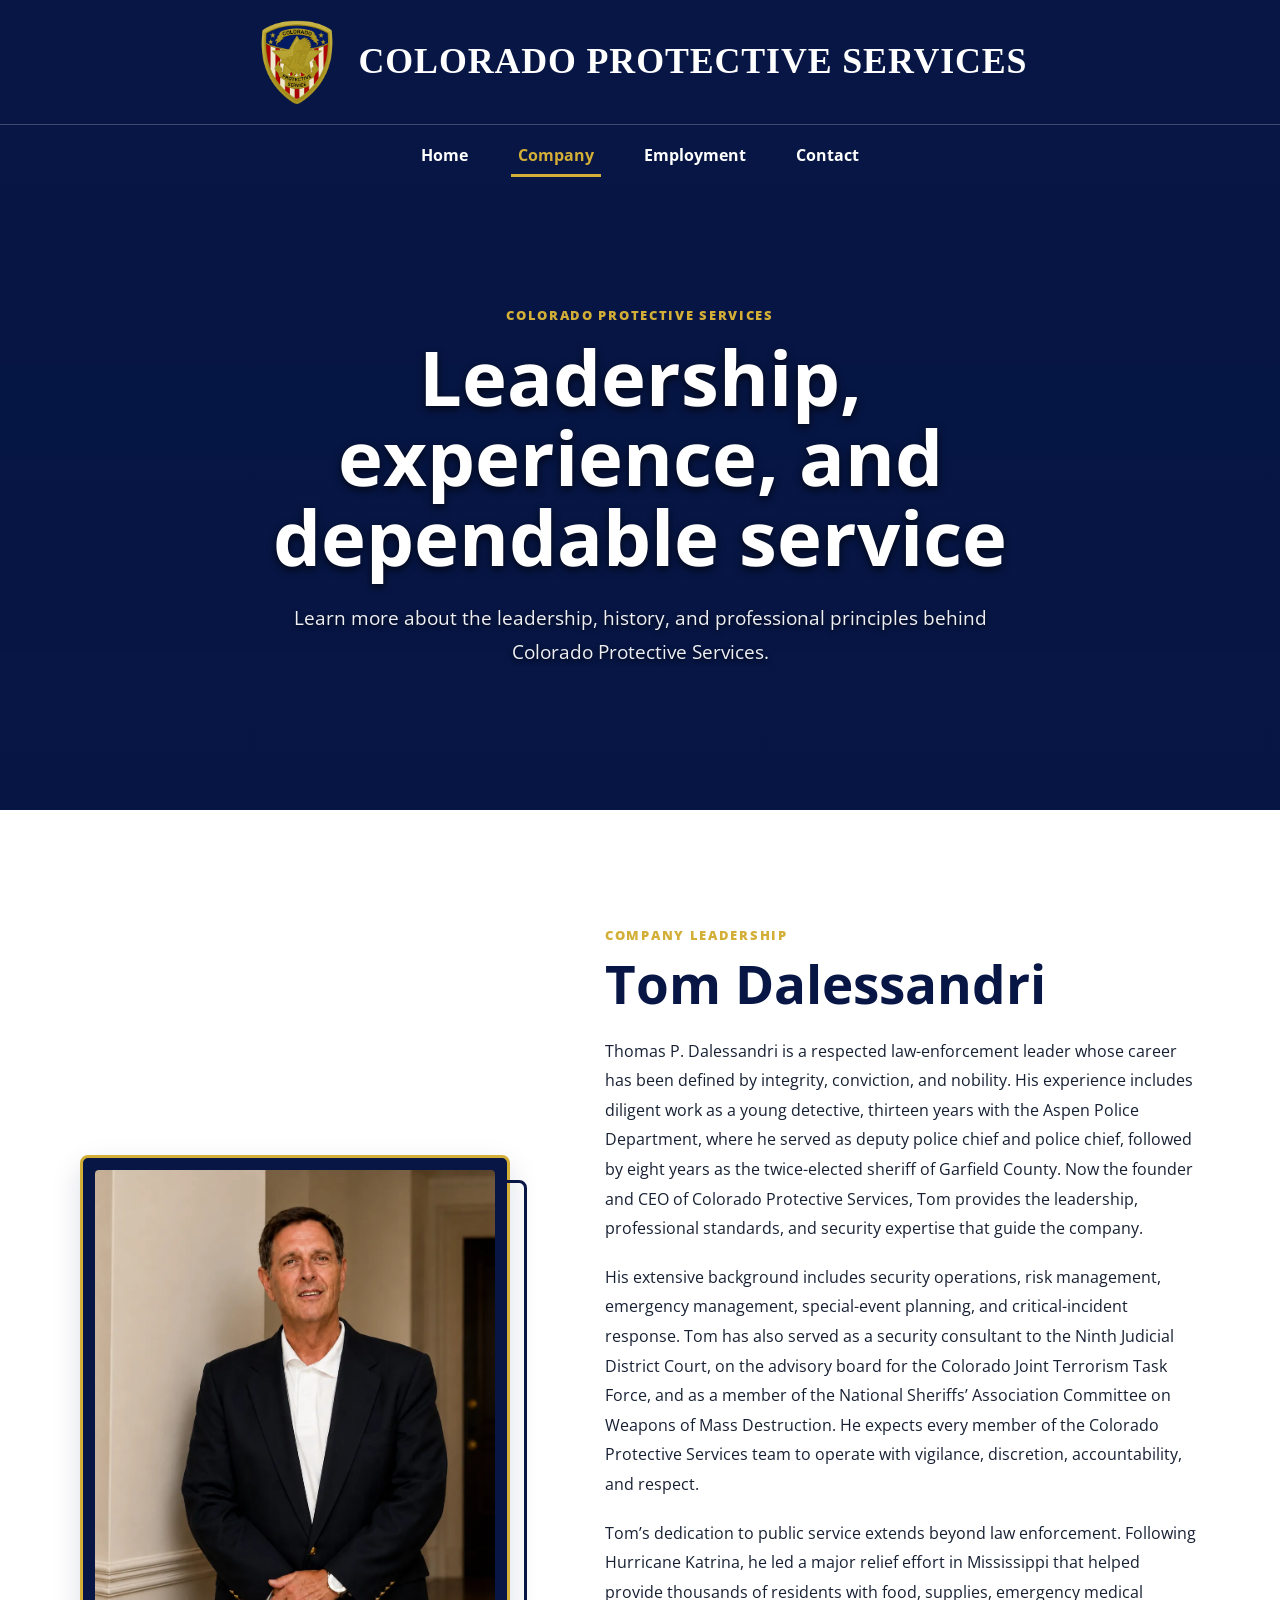
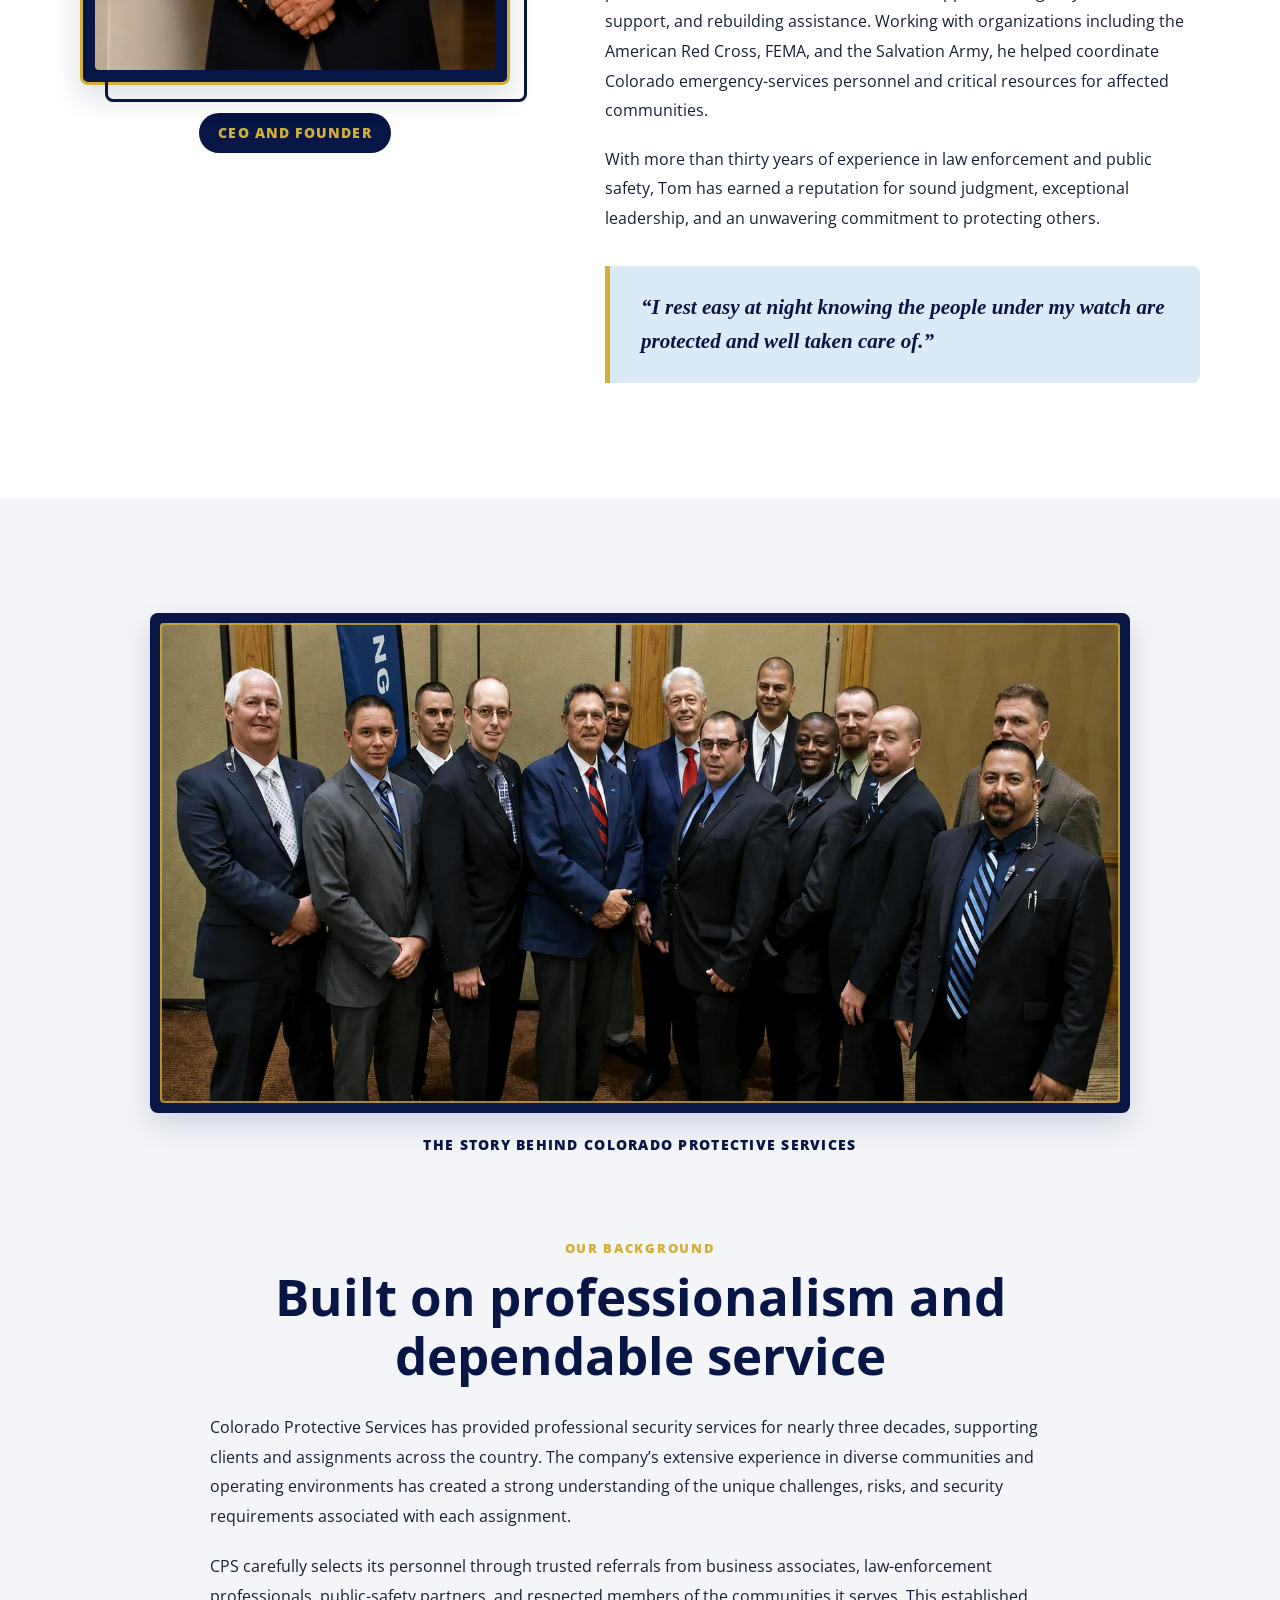
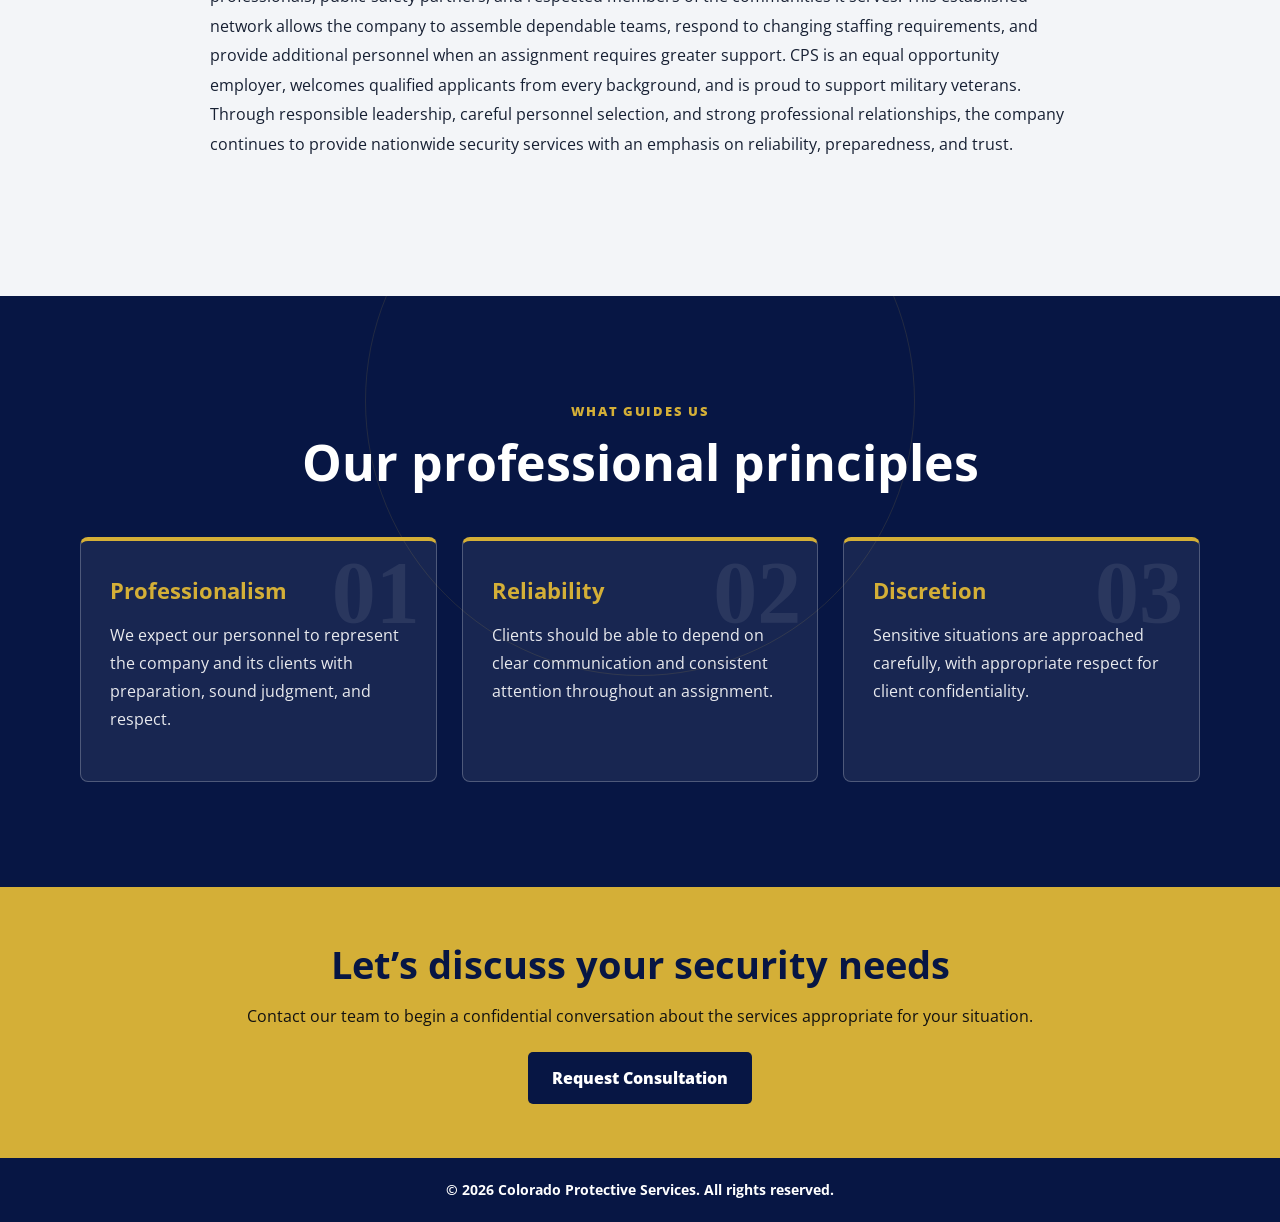
==== commit 52b336ac: "shortened CEO bio" ====
--- a/company.html
+++ b/company.html
@@ -171,55 +171,33 @@
             </h2>
 
             <p>
-              Thomas P. Dalessandri is a leader who prioritizes integrity, nobility,
-              and conviction above all else. Through his experience as a young patrol
-              officer, a seasoned detective, a two-time elected sheriff of Garfield
-              County, and now the CEO and founder of Colorado Protective Services,
-              Tom has acquired an unwavering wisdom and keen instinct for security
-              that few others can rival. His distinguished law-enforcement career
-              includes thirteen years with the Aspen Police Department, where he
-              served in leadership positions as deputy police chief and police chief,
-              followed by eight years as Garfield County sheriff. He provides the
-              direction and professional standards that guide the company and has
-              built a reputation for exceptional leadership and an unmatched
-              commitment to protecting others. That unwavering commitment has earned
-              the trust of the clients and communities he has served throughout more
-              than thirty years in law enforcement and public safety. With Tom at the
-              helm, you can rest assured that your safety remains our company’s
-              greatest endeavor.
+              Thomas P. Dalessandri is a respected law-enforcement leader whose career has been defined by integrity, conviction, 
+              and nobility. His experience includes diligent work as a young detective, thirteen years with the Aspen Police Department, 
+              where he served as deputy police chief and police chief, followed by eight years as the twice-elected sheriff of Garfield County. Now the founder and CEO of 
+              Colorado Protective Services, Tom provides the leadership, professional standards, and security expertise that guide 
+              the company.
             </p>
 
             
             <p>
-                Tom brings these same principles to every aspect of Colorado Protective
-                Services, expecting each member of the team to operate with vigilance,
-                discretion, accountability, and respect. His experience also includes
-                serving as a security consultant to the Ninth Judicial District Court
-                in Glenwood Springs, serving on the advisory board for the Colorado
-                Joint Terrorism Task Force following September 11, 2001, and serving
-                as a member of the National Sheriffs’ Association Committee on Weapons
-                of Mass Destruction. This extensive background in security operations,
-                risk management, special-event planning, emergency management, and
-                critical-incident response has shaped a practical leadership approach
-                centered on preparation, sound judgment, and clear communication. Under
-                his direction, Colorado Protective Services strives not only to respond
-                effectively to security concerns, but also to anticipate risks, earn
-                lasting trust, and provide every client with the highest standard of
-                professional care.
+                His extensive background includes security operations, risk management, emergency management, special-event planning, 
+                and critical-incident response. Tom has also served as a security consultant to the Ninth Judicial District Court, 
+                on the advisory board for the Colorado Joint Terrorism Task Force, and as a member of the National Sheriffs’ 
+                Association Committee on Weapons of Mass Destruction. He expects every member of the Colorado Protective Services 
+                team to operate with vigilance, discretion, accountability, and respect.
             </p>
 
             <p>
-                Tom’s commitment to public service has also extended far beyond traditional
-                law enforcement. Following Hurricane Katrina, he led a large-scale relief
-                effort in Mississippi that helped provide thousands of residents with food,
-                essential supplies, and resources to rebuild their homes and communities.
-                Working alongside the American Red Cross, FEMA, the Salvation Army, local
-                citizens, and other relief partners, Tom helped bring emergency-services
-                personnel from Colorado to affected areas. Their efforts supported the
-                restoration of roads and schools while also providing emergency medical
-                services to communities facing extraordinary hardship. This experience
-                further reflects his ability to unite people, coordinate critical resources,
-                and lead effectively during times of crisis.
+                Tom’s dedication to public service extends beyond law enforcement. Following Hurricane Katrina, he led a major 
+                relief effort in Mississippi that helped provide thousands of residents with food, supplies, emergency 
+                medical support, and rebuilding assistance. Working with organizations including the American Red Cross, 
+                FEMA, and the Salvation Army, he helped coordinate Colorado emergency-services personnel 
+                and critical resources for affected communities.
+            </p>
+
+            <p>
+              With more than thirty years of experience in law enforcement and public safety, Tom has earned a reputation 
+              for sound judgment, exceptional leadership, and an unwavering commitment to protecting others.
             </p>
 
             <blockquote class="founder-quote">
--- a/css/company.css
+++ b/css/company.css
@@ -0,0 +1,424 @@
+/* ======================================================
+   COMPANY PAGE
+   ====================================================== */
+
+/* Page introduction */
+/* Company hero */
+
+.company-introduction {
+  position: relative;
+  display: grid;
+  min-height: 520px;
+  place-items: center;
+  padding: clamp(75px, 10vw, 120px) 0;
+  overflow: hidden;
+  background: var(--navy);
+  color: var(--white);
+  text-align: center;
+  isolation: isolate;
+}
+
+.company-hero-background {
+  position: absolute;
+  inset: -15%;
+  z-index: -2;
+  background:
+    url("../images/leader.jpeg")
+    center / cover no-repeat;
+  transform: translate3d(0, 0, 0);
+  will-change: transform;
+}
+
+.company-introduction::after {
+  position: absolute;
+  inset: 0;
+  z-index: -1;
+  background:
+    linear-gradient(
+      rgba(7, 22, 68, 0.76),
+      rgba(7, 22, 68, 0.66)
+    );
+  content: "";
+}
+
+.company-introduction-content {
+  position: relative;
+  z-index: 1;
+  max-width: 950px;
+}
+
+.company-introduction .eyebrow {
+  color: var(--gold);
+}
+
+.company-introduction h1 {
+  max-width: 900px;
+  margin: 0 auto 24px;
+  color: var(--white);
+  font-size: clamp(2.35rem, 6vw, 4.75rem);
+  line-height: 1.05;
+  text-shadow: 0 3px 9px rgba(0, 0, 0, 0.7);
+}
+
+.company-introduction p:not(.eyebrow) {
+  max-width: 65ch;
+  margin-inline: auto;
+  color: rgba(255, 255, 255, 0.94);
+  font-size: clamp(1rem, 2vw, 1.2rem);
+  line-height: 1.8;
+  text-shadow: 0 2px 5px rgba(0, 0, 0, 0.75);
+}
+/* Founder section */
+
+.company-founder {
+  padding: clamp(70px, 9vw, 115px) 0;
+  background: var(--white);
+}
+
+.founder-layout {
+  display: grid;
+  grid-template-columns:
+    minmax(280px, 430px)
+    minmax(0, 1fr);
+  align-items: center;
+  gap: clamp(45px, 8vw, 95px);
+}
+
+.founder-figure {
+  position: relative;
+  margin: 0;
+  text-align: center;
+}
+
+.founder-image-wrapper {
+  position: relative;
+  padding: 12px;
+  border: 3px solid var(--gold);
+  border-radius: var(--radius);
+  background: var(--navy);
+  box-shadow: var(--shadow);
+  isolation: isolate;
+}
+
+.founder-image-wrapper::before {
+  position: absolute;
+  top: 22px;
+  right: -20px;
+  bottom: -20px;
+  left: 22px;
+  z-index: -1;
+  border: 3px solid var(--navy);
+  border-radius: var(--radius);
+  content: "";
+}
+
+.founder-profile-image {
+  display: block;
+  width: 100%;
+  aspect-ratio: 4 / 5;
+  border-radius: calc(var(--radius) - 4px);
+  background: #d9dee8;
+  object-fit: cover;
+  object-position: center;
+}
+
+.founder-figure figcaption {
+  display: inline-block;
+  margin-top: 28px;
+  padding: 9px 19px;
+  border-radius: 999px;
+  background: var(--navy);
+  color: var(--gold);
+  font-size: 0.85rem;
+  font-weight: 800;
+  letter-spacing: 0.08em;
+  text-transform: uppercase;
+}
+
+.founder-biography .eyebrow {
+  margin-bottom: 8px;
+  color: var(--gold);
+}
+
+.founder-biography h2 {
+  margin: 0 0 24px;
+  color: var(--navy);
+  font-size: clamp(2rem, 5vw, 3.3rem);
+  line-height: 1.1;
+  text-align: left;
+}
+
+.founder-biography > p:not(.eyebrow) {
+  margin-bottom: 19px;
+  line-height: 1.85;
+}
+
+.founder-quote {
+  position: relative;
+  margin: 32px 0 0;
+  padding: 24px 26px 24px 31px;
+  border-left: 5px solid var(--gold);
+  border-radius: 0 var(--radius) var(--radius) 0;
+  background: var(--light-blue);
+  color: var(--navy);
+  font-family: "Times New Roman", Times, serif;
+  font-size: clamp(1.1rem, 2vw, 1.32rem);
+  font-style: italic;
+  font-weight: 700;
+  line-height: 1.65;
+}
+
+/* Company background section */
+
+.company-background {
+  padding: clamp(70px, 9vw, 115px) 0;
+  background: var(--surface);
+}
+
+.company-background-figure {
+  width: min(100%, 980px);
+  margin: 0 auto clamp(50px, 8vw, 80px);
+  text-align: center;
+}
+
+.company-background-image-wrapper {
+  position: relative;
+  padding: 10px;
+  border-radius: var(--radius);
+  background: var(--navy);
+  box-shadow: var(--shadow);
+}
+
+.company-background-image-wrapper::after {
+  position: absolute;
+  inset: 10px;
+  border: 2px solid rgba(212, 175, 55, 0.75);
+  border-radius: calc(var(--radius) - 3px);
+  content: "";
+  pointer-events: none;
+}
+
+.company-background-image {
+  display: block;
+  width: 100%;
+  max-height: 560px;
+  aspect-ratio: 16 / 8;
+  border-radius: calc(var(--radius) - 4px);
+  background: #d9dee8;
+  object-fit: cover;
+  object-position: center top;
+}
+
+.company-background-figure figcaption {
+  display: inline-block;
+  margin-top: 20px;
+  color: var(--navy);
+  font-size: 0.88rem;
+  font-weight: 800;
+  letter-spacing: 0.09em;
+  text-transform: uppercase;
+}
+
+.company-background-content {
+  width: min(100%, 860px);
+  margin-inline: auto;
+  text-align: center;
+}
+
+.company-background-content .eyebrow {
+  margin-bottom: 8px;
+  color: var(--gold);
+}
+
+.company-background-content h2 {
+  margin: 0 auto 28px;
+  color: var(--navy);
+  font-size: clamp(2rem, 5vw, 3.2rem);
+  line-height: 1.15;
+}
+
+.company-background-content > p:not(.eyebrow) {
+  margin-bottom: 21px;
+  line-height: 1.85;
+  text-align: left;
+}
+
+/* Professional principles */
+
+.company-principles {
+  position: relative;
+  padding: clamp(65px, 9vw, 105px) 0;
+  overflow: hidden;
+  background: var(--navy);
+  color: var(--white);
+  text-align: center;
+}
+
+.company-principles::before {
+  position: absolute;
+  top: -170px;
+  left: 50%;
+  width: 550px;
+  height: 550px;
+  border: 1px solid rgba(212, 175, 55, 0.13);
+  border-radius: 50%;
+  content: "";
+  transform: translateX(-50%);
+}
+
+.company-principles .content-container {
+  position: relative;
+  z-index: 1;
+}
+
+.company-principles .eyebrow {
+  color: var(--gold);
+}
+
+.company-principles h2 {
+  margin: 0 0 45px;
+  color: var(--white);
+  font-size: clamp(2rem, 5vw, 3.1rem);
+}
+
+.company-principles-grid {
+  display: grid;
+  grid-template-columns:
+    repeat(3, minmax(0, 1fr));
+  gap: 25px;
+}
+
+.company-principle {
+  position: relative;
+  min-height: 245px;
+  padding: 37px 29px 30px;
+  overflow: hidden;
+  border: 1px solid rgba(255, 255, 255, 0.24);
+  border-top: 4px solid var(--gold);
+  border-radius: var(--radius);
+  background: rgba(255, 255, 255, 0.07);
+  text-align: left;
+  transition:
+    transform 0.3s ease,
+    background-color 0.3s ease,
+    box-shadow 0.3s ease;
+}
+
+.company-principle:hover {
+  background: rgba(255, 255, 255, 0.11);
+  box-shadow: 0 18px 38px rgba(0, 0, 0, 0.25);
+  transform: translateY(-7px);
+}
+
+.principle-number {
+  position: absolute;
+  top: 8px;
+  right: 16px;
+  color: rgba(255, 255, 255, 0.08);
+  font-family: "Times New Roman", Times, serif;
+  font-size: 5.5rem;
+  font-weight: 800;
+  line-height: 1;
+}
+
+.company-principle h3 {
+  position: relative;
+  margin: 0 0 16px;
+  color: var(--gold);
+  font-size: 1.4rem;
+}
+
+.company-principle p {
+  position: relative;
+  margin: 0;
+  color: rgba(255, 255, 255, 0.9);
+  line-height: 1.75;
+}
+
+/* Responsive layout */
+
+@media (max-width: 850px) {
+  .founder-layout {
+    grid-template-columns: 1fr;
+  }
+
+  .founder-figure {
+    width: min(100%, 430px);
+    margin-inline: auto;
+  }
+
+  .founder-biography {
+    width: min(100%, 720px);
+    margin-inline: auto;
+  }
+
+  .founder-biography .eyebrow,
+  .founder-biography h2 {
+    text-align: center;
+  }
+
+  .company-principles-grid {
+    grid-template-columns: 1fr;
+  }
+
+  .company-principle {
+    width: min(100%, 650px);
+    min-height: 0;
+    margin-inline: auto;
+  }
+}
+
+@media (max-width: 520px) {
+  .company-introduction {
+    min-height: 460px;
+    padding: 65px 0;
+  }
+
+  .company-hero-background {
+    inset: -10%;
+    background-position: center;
+  }
+}
+
+@media (max-width: 520px) {
+  .company-introduction {
+    min-height: 410px;
+    padding: 65px 0;
+  }
+
+  .company-founder,
+  .company-background,
+  .company-principles {
+    padding: 65px 0;
+  }
+
+  .founder-image-wrapper::before {
+    right: -8px;
+    bottom: -10px;
+  }
+
+  .founder-quote {
+    padding: 20px;
+  }
+
+  .company-background-image {
+    min-height: 270px;
+    aspect-ratio: auto;
+  }
+
+  .company-principle {
+    padding: 32px 23px 27px;
+  }
+}
+
+/* Reduced-motion support */
+
+@media (prefers-reduced-motion: reduce) {
+  .company-principle {
+    transition: none;
+  }
+
+  .company-principle:hover {
+    transform: none;
+  }
+}
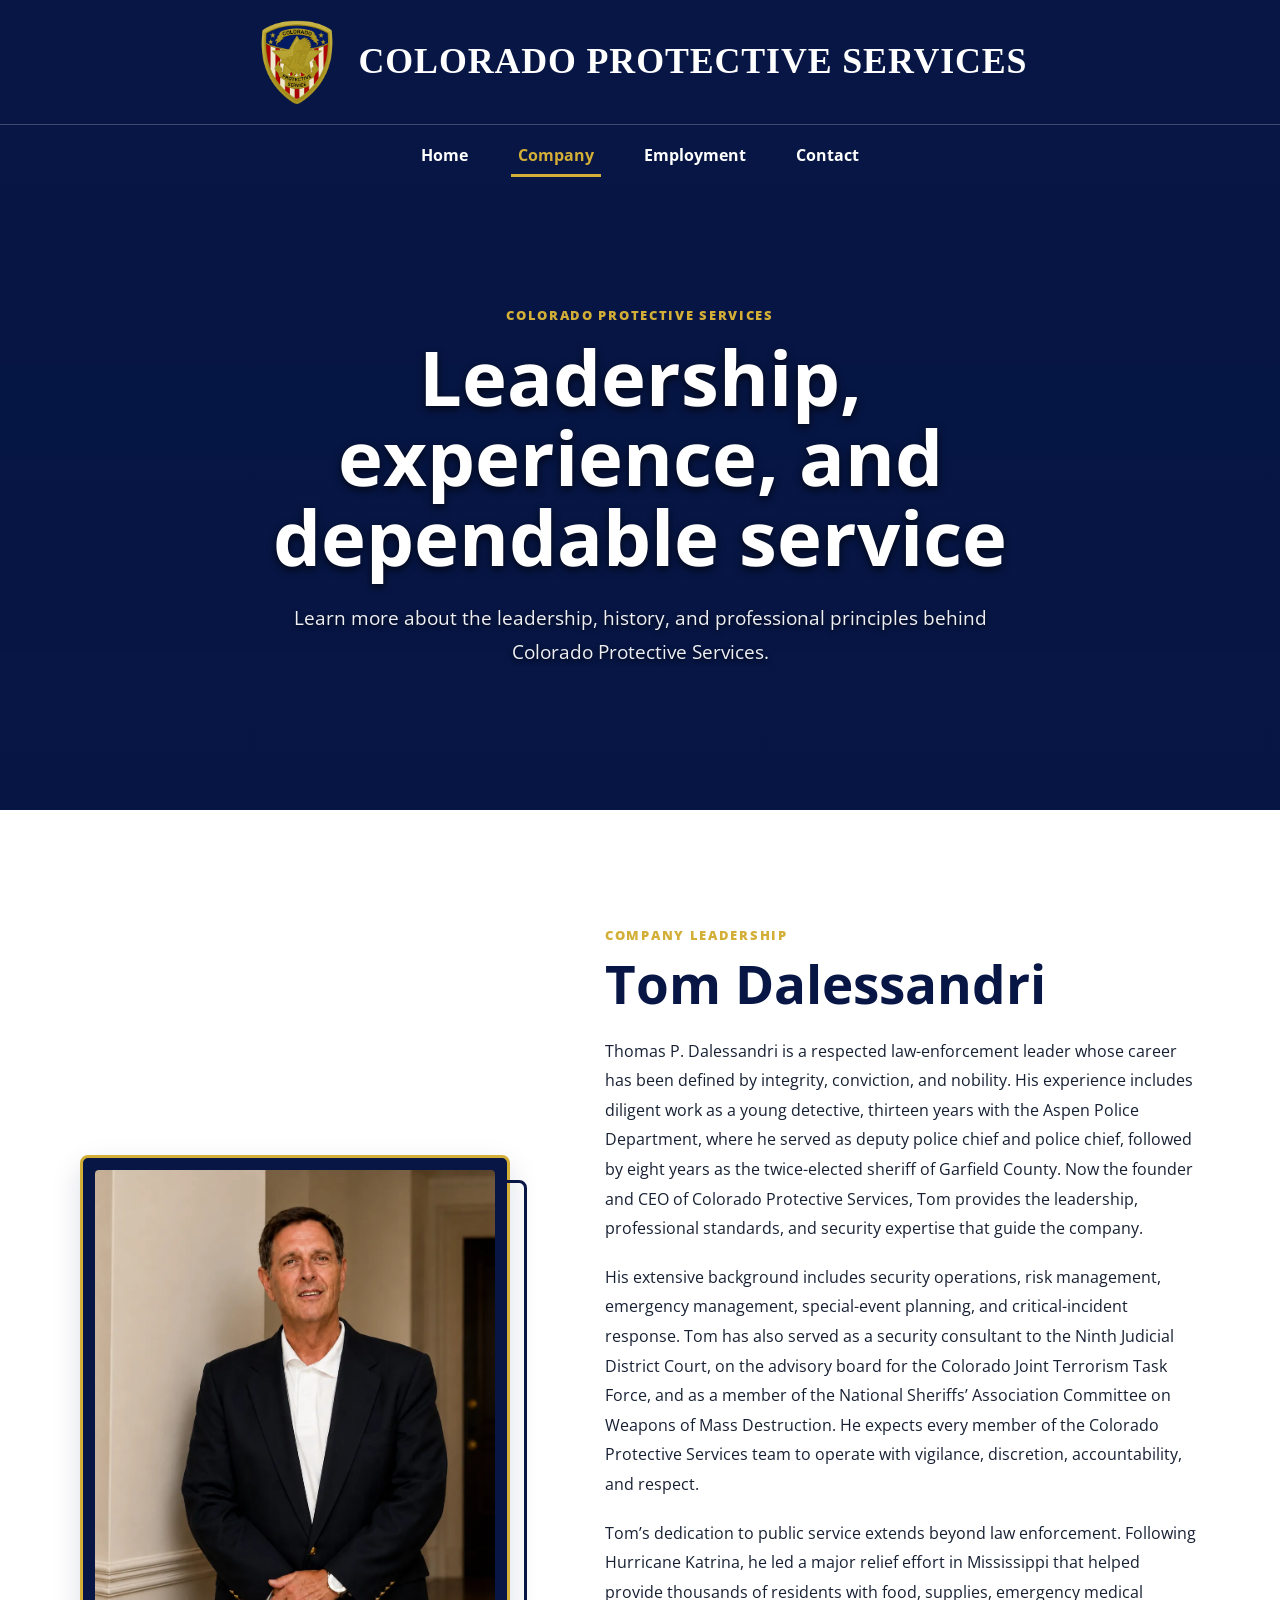
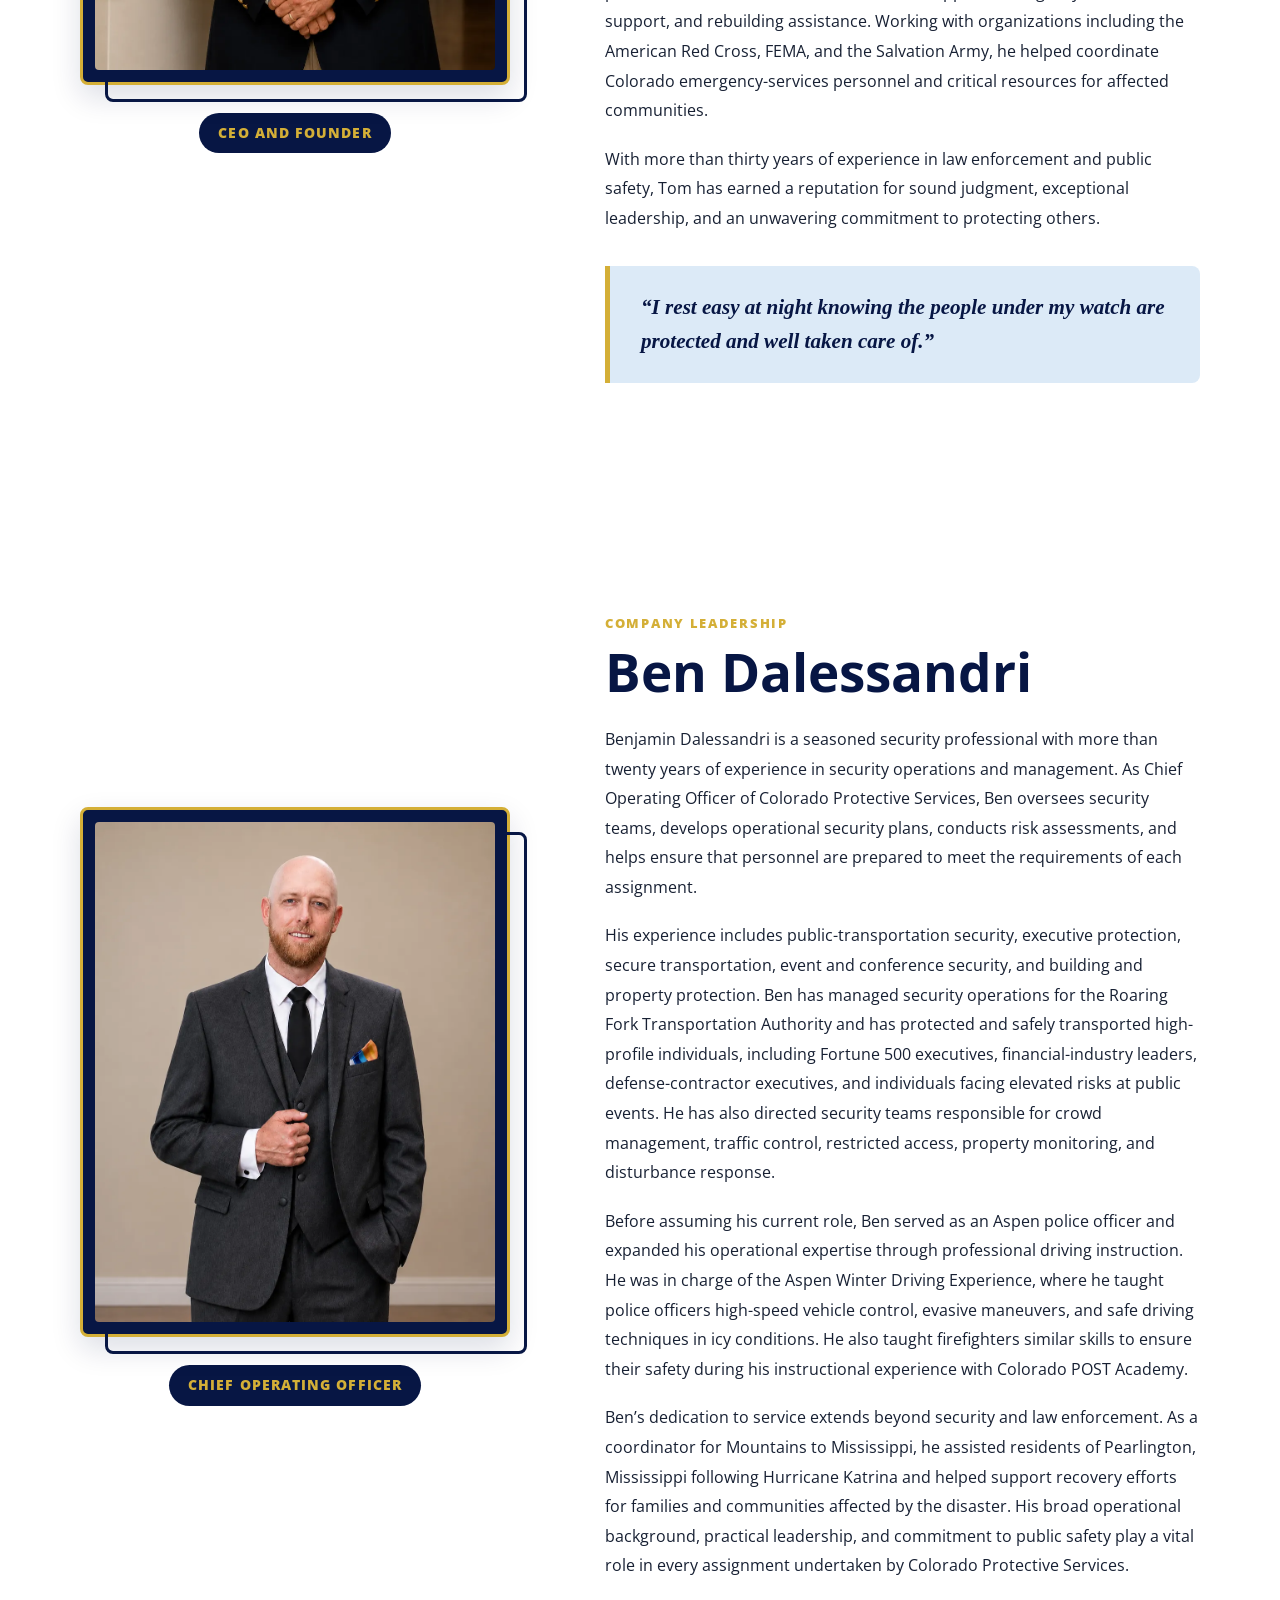
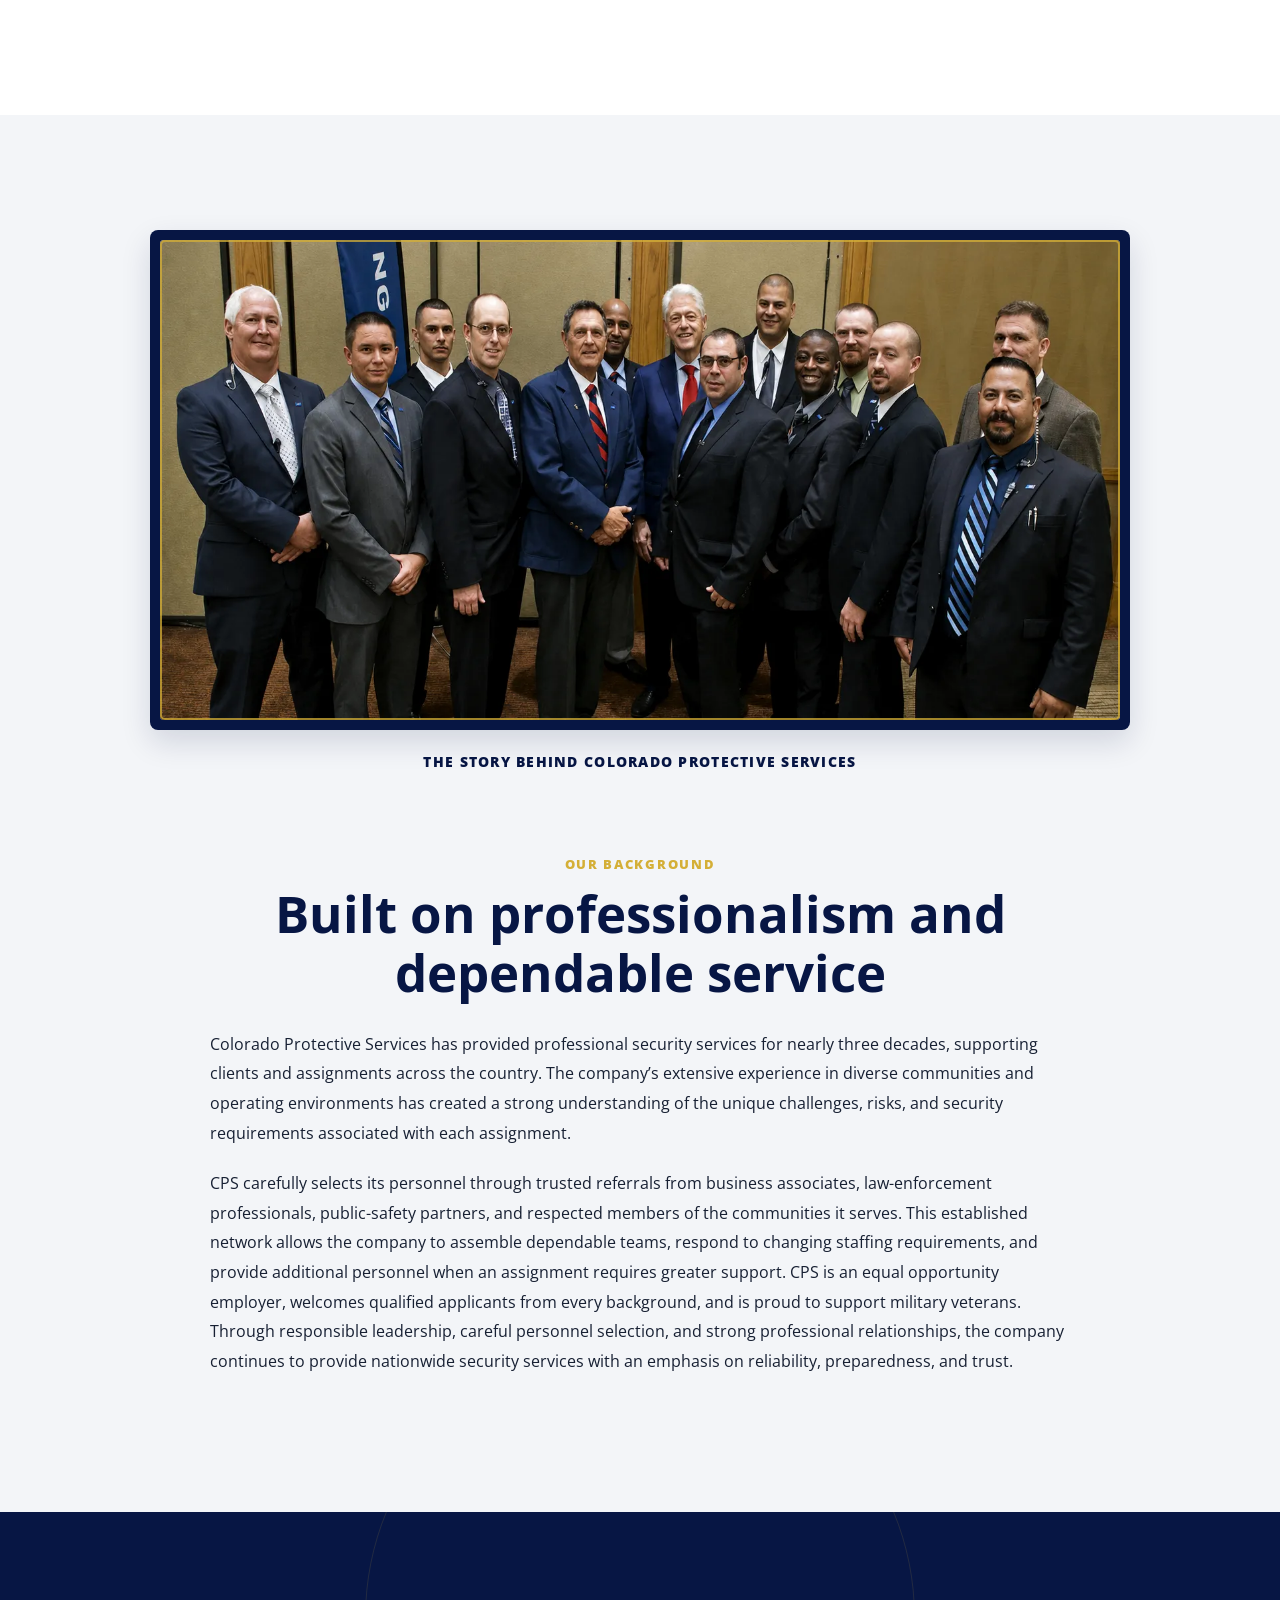
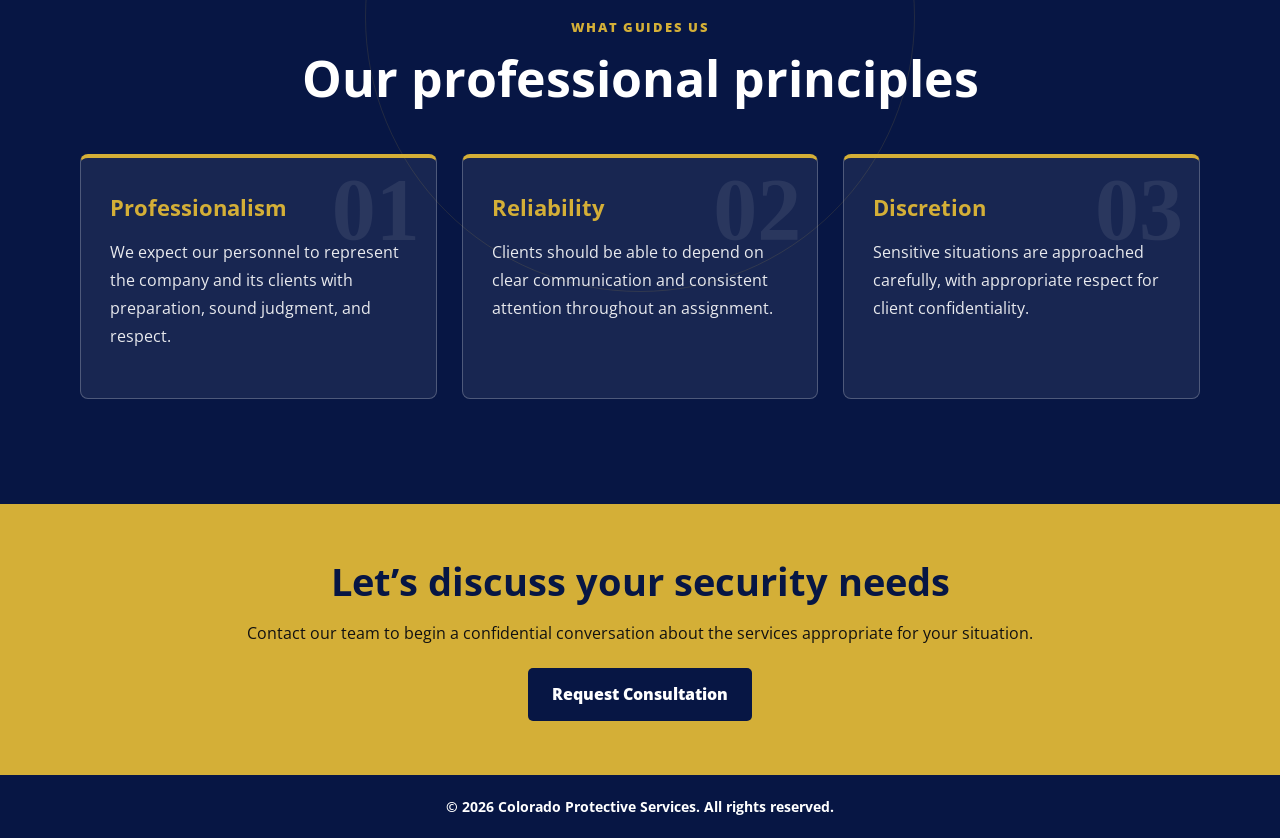
==== commit 71dea07a: "Ben's bio and changed affiliates" ====
--- a/company.html
+++ b/company.html
@@ -29,6 +29,19 @@
   <link
     href="https://fonts.googleapis.com/css2?family=Open+Sans:wght@400;600;700;800&display=swap"
     rel="stylesheet"
+  >
+
+    <link
+  rel="icon"
+  type="image/png"
+  sizes="48x48"
+  href="images/badge.png"
+  >
+
+  <link
+  rel="apple-touch-icon"
+  sizes="180x180"
+  href="images/badge.png"
   >
 
   <link
@@ -206,6 +219,85 @@
           </div>
         </div>
       </section>
+
+      <!-- Additional leadership bio -->
+<section
+  class="company-founder company-leadership-profile"
+  aria-labelledby="leadership-profile-title"
+>
+  <div class="content-container founder-layout">
+    <figure class="founder-figure">
+      <div class="founder-image-wrapper">
+        <img
+          class="founder-profile-image"
+          src="images/optimized/coo.webp"
+          alt="Portrait of a Colorado Protective Services leader"
+          loading="lazy"
+          decoding="async"
+        >
+      </div>
+
+      <figcaption>
+        Chief Operating Officer
+      </figcaption>
+    </figure>
+
+    <div class="founder-biography">
+      <p class="eyebrow">
+        Company Leadership
+      </p>
+
+      <h2 id="leadership-profile-title">
+        Ben Dalessandri
+      </h2>
+
+      <p>
+          Benjamin Dalessandri is a seasoned security professional with
+        more than twenty years of experience in security operations and
+        management. As Chief Operating Officer of Colorado Protective
+        Services, Ben oversees security teams, develops operational
+        security plans, conducts risk assessments, and helps ensure that
+        personnel are prepared to meet the requirements of each
+        assignment.
+      </p>
+
+      <p>
+         His experience includes public-transportation security, 
+        executive protection, secure transportation, event and
+        conference security, and building and property protection. Ben
+        has managed security operations for the Roaring Fork
+        Transportation Authority and has protected and safely transported
+        high-profile individuals, including Fortune 500 executives,
+        financial-industry leaders, defense-contractor executives, and
+        individuals facing elevated risks at public events. He has also
+        directed security teams responsible for crowd management,
+        traffic control, restricted access, property monitoring, and
+        disturbance response.
+      </p>
+
+      <p>
+       Before assuming his current role, Ben served as an
+        Aspen police officer and expanded his operational expertise
+        through professional driving instruction. He was in charge of 
+       the Aspen Winter Driving Experience, where he taught police officers
+        high-speed vehicle control, evasive maneuvers, and safe driving
+        techniques in icy conditions. He also taught firefighters similar skills to ensure
+        their safety during his instructional experience with Colorado POST Academy.
+      </p>
+
+      <p>
+        Ben’s dedication to service extends beyond security and law
+        enforcement. As a coordinator for Mountains to Mississippi, he
+        assisted residents of Pearlington, Mississippi following
+        Hurricane Katrina and helped support recovery efforts for
+        families and communities affected by the disaster. His broad
+        operational background, practical leadership, and commitment to
+        public safety play a vital role in every assignment undertaken
+        by Colorado Protective Services.
+      </p>
+    </div>
+  </div>
+</section>
 
       <!-- Company background -->
       <section
--- a/css/style.css
+++ b/css/style.css
@@ -1023,119 +1023,153 @@
   }
 }
 
-/* Affiliate carousel */
+/* Affiliate conveyor */
+
 #affiliates {
-  padding: clamp(55px, 8vw, 90px) 0;
-  background: var(--surface);
+  padding: clamp(55px, 7vw, 85px) 0;
+  overflow: hidden;
+  background-color: var(--white);
   text-align: center;
 }
 
 #affiliates h2 {
-  margin-bottom: 35px;
-}
-
-.carousel {
+  margin-bottom: 40px;
+  color: var(--navy);
+}
+
+.affiliate-marquee {
+  --affiliate-gap: 55px;
+
   position: relative;
-  width: 100%;
-  max-width: 950px;
+  width: calc(100% - 40px);
+  max-width: 1200px;
   margin-inline: auto;
-  padding: 30px 55px 20px;
-  overflow: hidden;
-  border: 1px solid #dfe3eb;
-  border-radius: var(--radius);
-  background: var(--white);
-  box-shadow: var(--shadow);
-}
-
-.carousel-track {
+  overflow-x: hidden;
+  overflow-y: hidden;
+  border-radius: 8px;
+  cursor: grab;
+  touch-action: pan-y;
+  user-select: none;
+  scrollbar-width: none;
+}
+
+.affiliate-marquee::-webkit-scrollbar {
+  display: none;
+}
+
+.affiliate-marquee.is-dragging {
+  cursor: grabbing;
+}
+
+.affiliate-marquee::before,
+.affiliate-marquee::after {
+  position: absolute;
+  top: 0;
+  bottom: 0;
+  z-index: 2;
+  width: clamp(35px, 8vw, 125px);
+  content: "";
+  pointer-events: none;
+}
+
+.affiliate-marquee::before {
+  left: 0;
+  background: linear-gradient(
+    to right,
+    var(--white),
+    transparent
+  );
+}
+
+.affiliate-marquee::after {
+  right: 0;
+  background: linear-gradient(
+    to left,
+    var(--white),
+    transparent
+  );
+}
+
+.affiliate-track {
   display: flex;
+  width: max-content;
+  animation: none;
+  will-change: auto;
+}
+
+.affiliate-group {
+  display: flex;
+  flex-shrink: 0;
   align-items: center;
-  transition: transform 0.4s ease;
+  gap: var(--affiliate-gap);
+  padding-right: var(--affiliate-gap);
 }
 
 .affiliate-slide {
-  display: flex;
-  flex: 0 0 33.333%;
-  align-items: center;
-  justify-content: center;
-  min-height: 150px;
-  padding: 20px;
+  display: grid;
+  flex: 0 0 210px;
+  width: 210px;
+  height: 150px;
+  place-items: center;
+  padding: 15px;
+  box-sizing: border-box;
 }
 
 .affiliate-slide img {
+  display: block;
   width: auto;
+  height: auto;
   max-width: 100%;
-  height: 105px;
+  max-height: 115px;
   object-fit: contain;
-  filter: grayscale(25%);
-  transition: filter 0.2s ease, transform 0.2s ease;
+  filter: grayscale(15%);
+  pointer-events: none;
+  user-select: none;
+  -webkit-user-drag: none;
+  transition:
+    filter 0.25s ease,
+    transform 0.25s ease;
 }
 
 .affiliate-slide:hover img {
   filter: grayscale(0%);
-  transform: scale(1.05);
-}
-
-.carousel-controls {
-  display: flex;
-  align-items: center;
-  justify-content: center;
-  gap: 18px;
-  margin-top: 20px;
-}
-
-.carousel-arrow {
-  display: inline-flex;
-  align-items: center;
-  justify-content: center;
-  width: 38px;
-  height: 38px;
-  padding: 0;
-  border: 0;
-  border-radius: 50%;
-  background: var(--navy);
-  color: var(--white);
-  font-size: 1.1rem;
-  cursor: pointer;
-  transition: background-color 0.2s ease, transform 0.2s ease;
-}
-
-.carousel-arrow:hover {
-  background: var(--blue);
   transform: scale(1.08);
 }
 
-.carousel-arrow:disabled {
-  background: #a7adba;
-  cursor: not-allowed;
-  transform: none;
-}
-
-.carousel-dots {
-  display: flex;
-  justify-content: center;
-  gap: 8px;
-  margin: 0;
-}
-
-.carousel-dot {
-  width: 12px;
-  height: 12px;
-  padding: 0;
-  border: 2px solid var(--navy);
-  border-radius: 50%;
-  background: transparent;
-  cursor: pointer;
-  transition: background-color 0.2s ease, transform 0.2s ease;
-}
-
-.carousel-dot:hover {
-  transform: scale(1.2);
-}
-
-.carousel-dot.active {
-  background: var(--navy);
-}
+@media (max-width: 768px) {
+  .affiliate-marquee {
+    --affiliate-gap: 30px;
+  }
+
+  .affiliate-slide {
+    flex: 0 0 160px;
+    width: 160px;
+    height: 125px;
+    padding: 10px;
+  }
+
+  .affiliate-slide img {
+    max-height: 90px;
+  }
+}
+
+@media (max-width: 520px) {
+  .affiliate-marquee {
+    --affiliate-gap: 22px;
+    width: calc(100% - 24px);
+  }
+
+  .affiliate-slide {
+    flex: 0 0 135px;
+    width: 135px;
+    height: 110px;
+  }
+
+  .affiliate-slide img {
+    max-height: 78px;
+  }
+}
+
 
 .site-footer {
   padding: 20px 1rem;
@@ -1450,13 +1484,6 @@
     min-height: 320px;
   }
 
-  .carousel {
-    padding-inline: 45px;
-  }
-
-  .affiliate-slide {
-    flex-basis: 50%;
-  }
 }
 
 @media (max-width: 520px) {
@@ -1536,21 +1563,7 @@
     right: -8px;
   }
 
-  .carousel {
-    padding-inline: 35px;
-  }
-
-  .affiliate-slide {
-    flex-basis: 100%;
-  }
-
-  .affiliate-slide img {
-    height: 90px;
-  }
-
-  .carousel-controls {
-    gap: 12px;
-  }
+
 }
 
 @media (prefers-reduced-motion: reduce) {
@@ -1565,3 +1578,36 @@
     transition-duration: 0.01ms !important;
   }
 }
+
+/* Final affiliate mobile sizing */
+
+@media (max-width: 768px) {
+  .affiliate-marquee .affiliate-slide {
+    flex: 0 0 160px;
+    width: 160px;
+    height: 125px;
+    padding: 10px;
+  }
+
+  .affiliate-marquee .affiliate-slide img {
+    width: auto;
+    height: auto;
+    max-width: 100%;
+    max-height: 90px;
+  }
+}
+
+@media (max-width: 520px) {
+  .affiliate-marquee .affiliate-slide {
+    flex: 0 0 135px;
+    width: 135px;
+    height: 110px;
+  }
+
+  .affiliate-marquee .affiliate-slide img {
+    width: auto;
+    height: auto;
+    max-width: 100%;
+    max-height: 78px;
+  }
+}
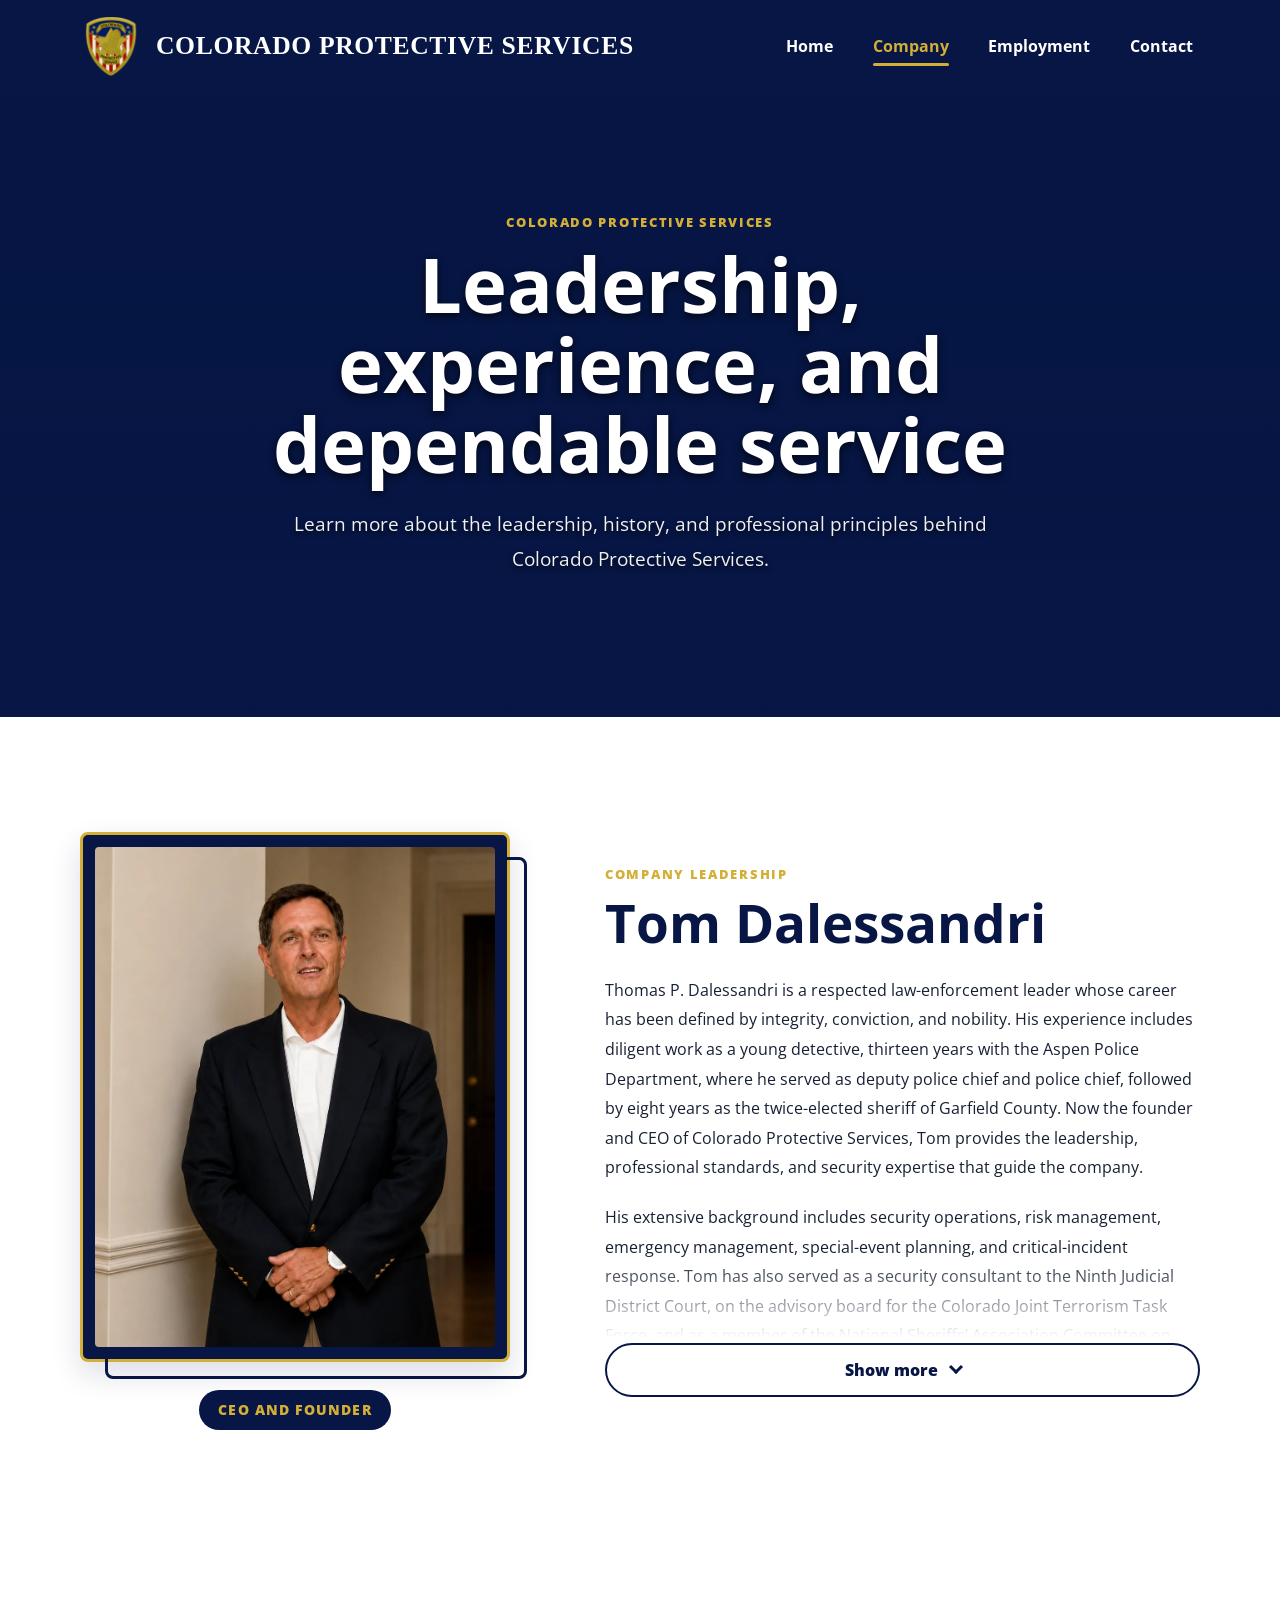
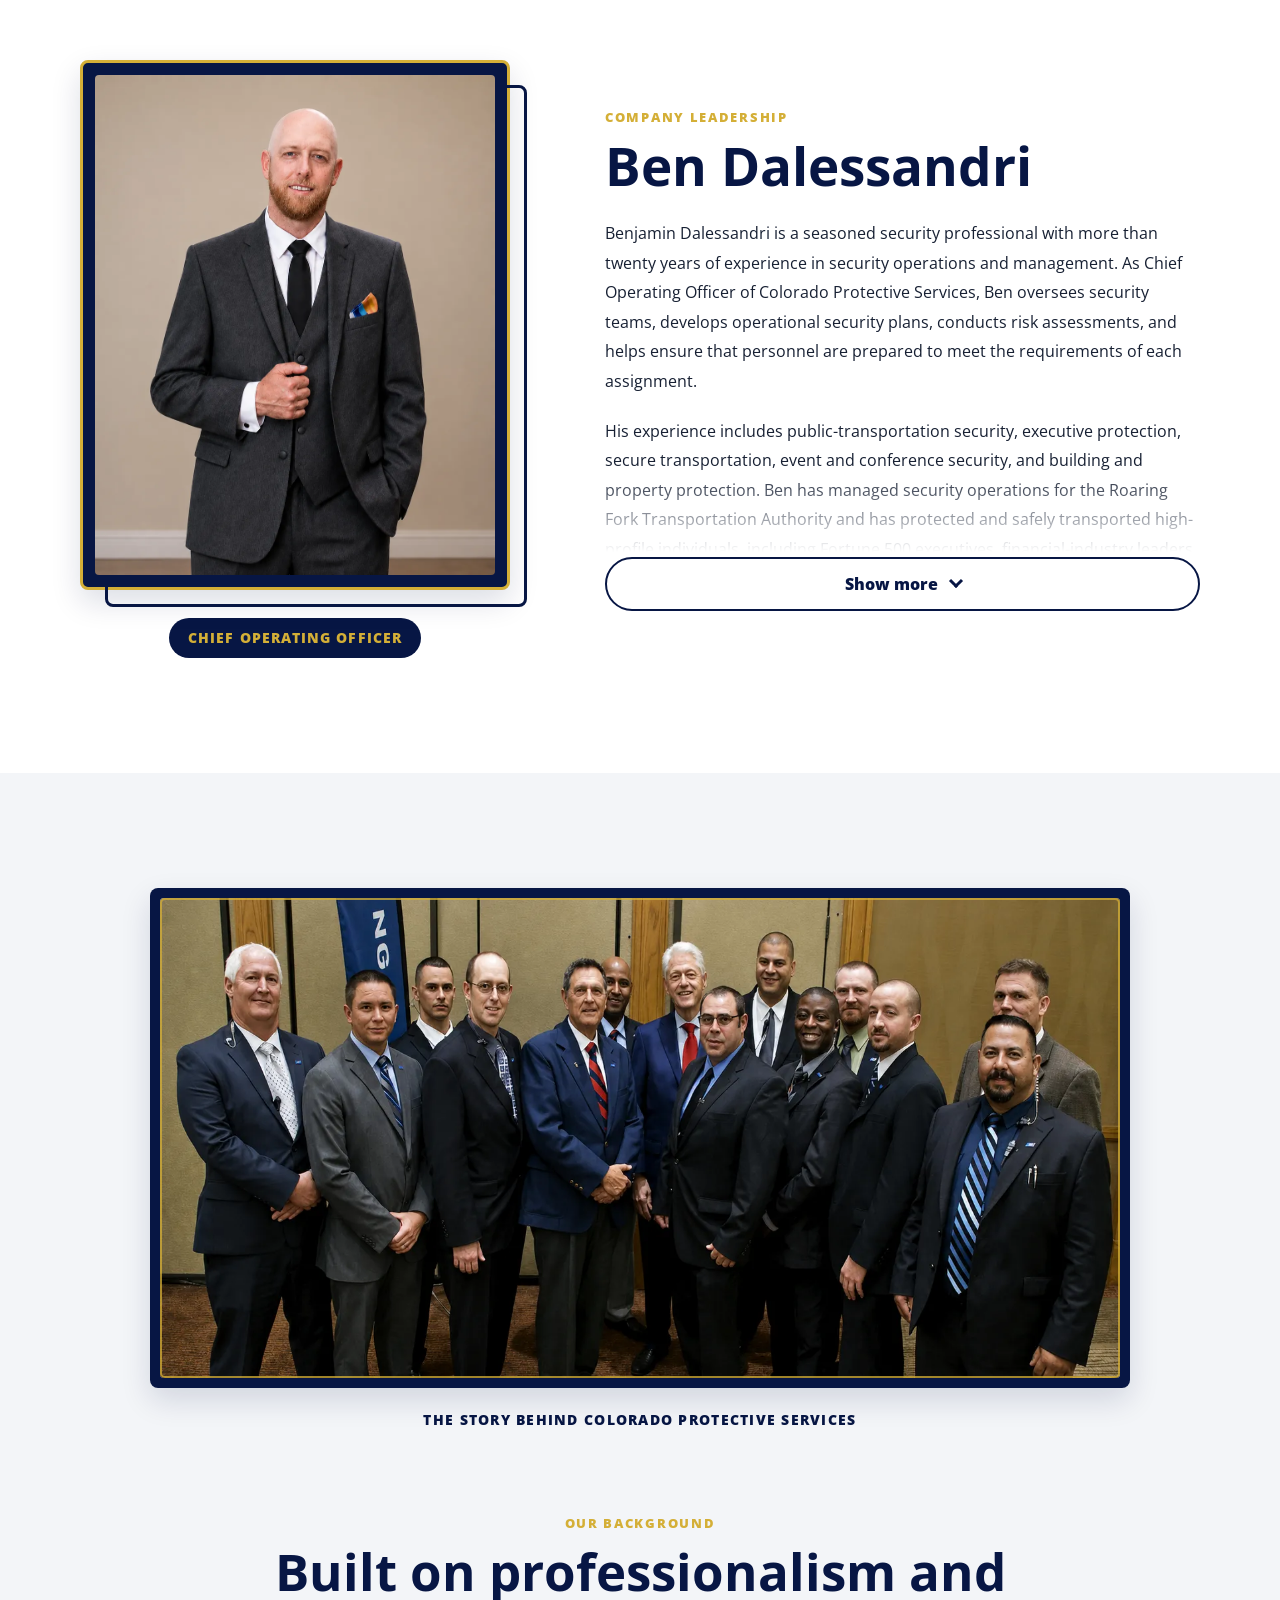
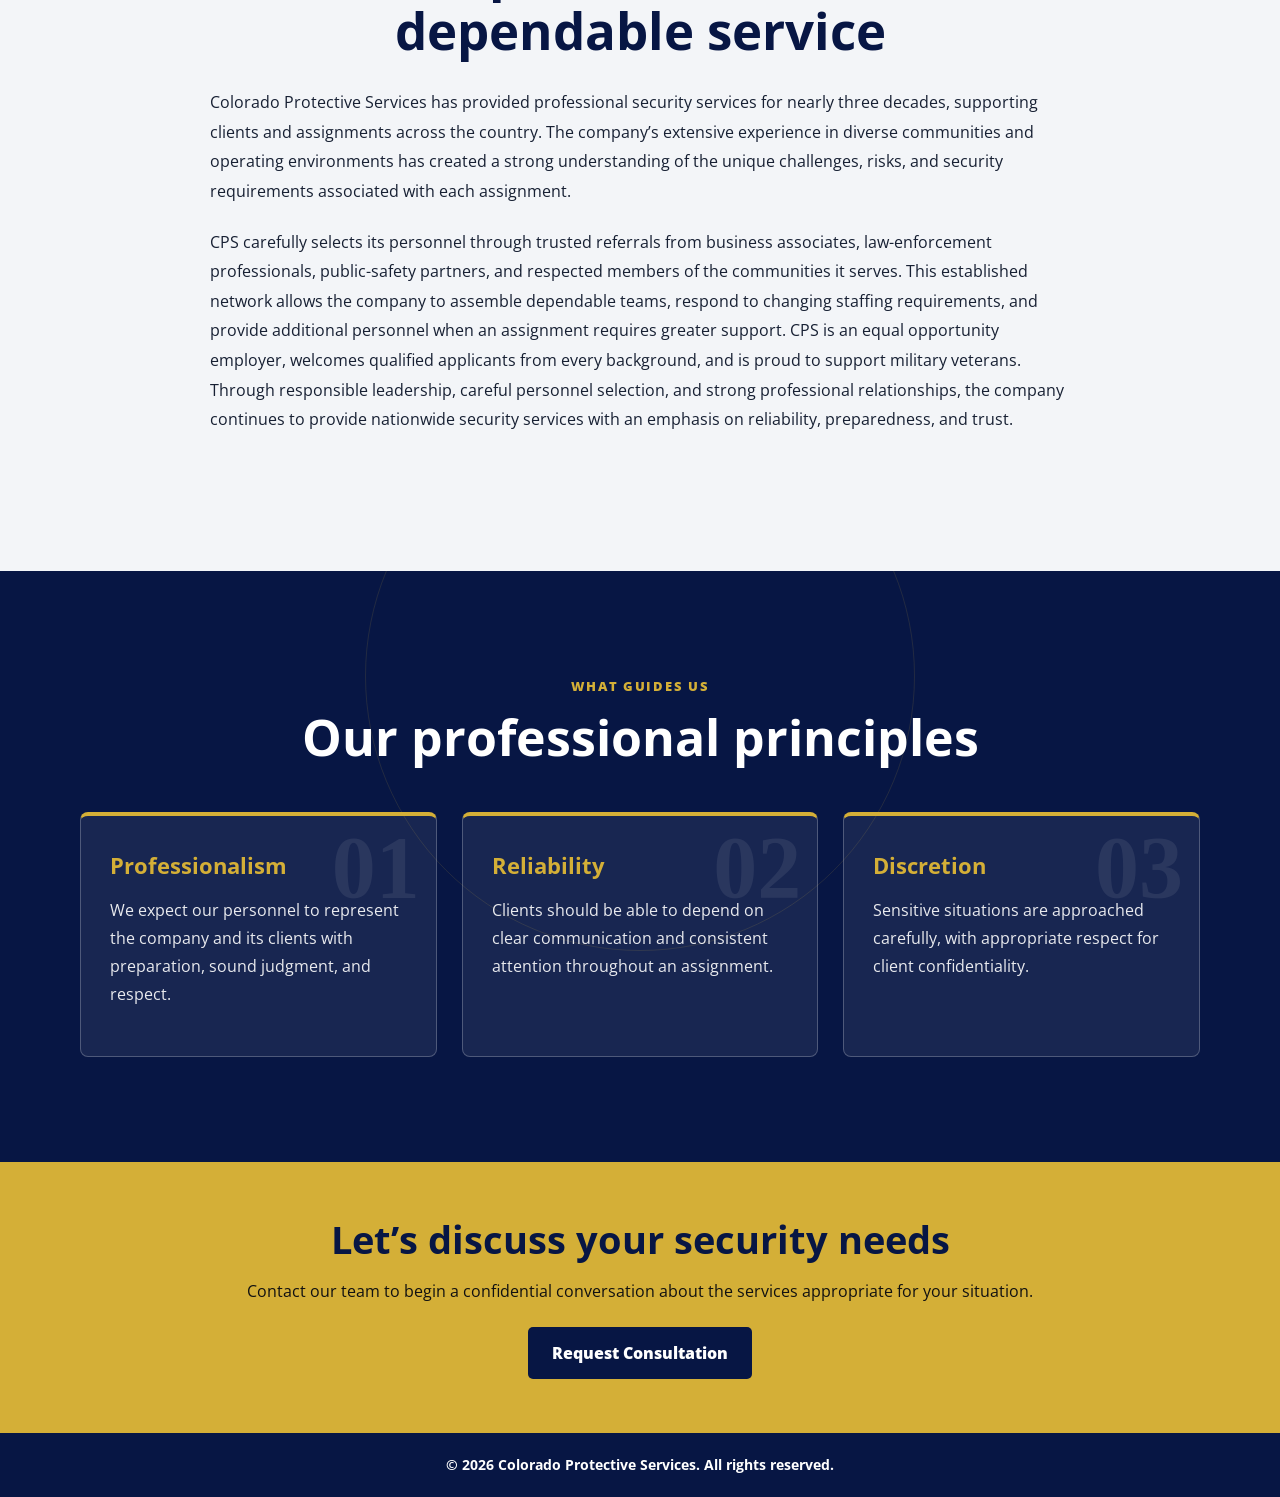
==== commit 0bc035c6: "Adjacent header/nav" ====
--- a/company.html
+++ b/company.html
@@ -65,67 +65,65 @@
 
   <div id="wrapper">
     <!-- Header -->
-    <header class="site-header">
-      <a
-        class="brand"
-        href="index.html"
-        aria-label="Colorado Protective Services home"
-      >
-        <img
-          class="header-badge"
-          src="images/badge.png"
-          alt=""
-          aria-hidden="true"
-        >
-
-        <span class="company-name">
-          Colorado Protective Services
-        </span>
-      </a>
-
-      <button
-        class="nav-toggle"
-        type="button"
-        aria-expanded="false"
-        aria-controls="primary-navigation"
-      >
-        <span
-          class="nav-toggle-icon"
-          aria-hidden="true"
-        ></span>
-
-        <span class="menu-label">
-          Menu
-        </span>
-      </button>
-    </header>
-
-    <!-- Navigation -->
-    <nav
-      id="primary-navigation"
-      class="primary-navigation"
-      aria-label="Primary navigation"
+    <!-- Unified header and navigation -->
+<header class="site-header">
+  <a
+    class="brand"
+    href="index.html"
+    aria-label="Colorado Protective Services home"
+  >
+    <img
+      class="header-badge"
+      src="images/badge.png"
+      alt=""
+      aria-hidden="true"
     >
-      <a href="index.html">
-        Home
-      </a>
-
-      <a
-        href="company.html"
-        aria-current="page"
-      >
-        Company
-      </a>
-
-      <a href="employment.html">
-        Employment
-      </a>
-
-      <a href="contact.html">
-        Contact
-      </a>
-    </nav>
-
+
+    <span class="company-name">
+      Colorado Protective Services
+    </span>
+  </a>
+
+  <button
+    class="nav-toggle"
+    type="button"
+    aria-expanded="false"
+    aria-controls="primary-navigation"
+  >
+    <span
+      class="nav-toggle-icon"
+      aria-hidden="true"
+    ></span>
+
+    <span class="menu-label">
+      Menu
+    </span>
+  </button>
+
+  <nav
+    id="primary-navigation"
+    class="primary-navigation"
+    aria-label="Primary navigation"
+  >
+    <a
+      href="index.html"
+    >
+      Home
+    </a>
+
+    <a href="company.html" aria-current="page">
+      Company
+    </a>
+
+    <a href="employment.html">
+      Employment
+    </a>
+
+    <a href="contact.html">
+      Contact
+    </a>
+  </nav>
+</header>
     <main id="main-content">
       <!-- Page introduction -->
       <!-- Company hero -->
@@ -601,5 +599,116 @@
       "#copyright-year"
     ).textContent = new Date().getFullYear();
   </script>
+
+<script>
+  /*
+   * Expandable leadership biographies
+   */
+  const biographies =
+    document.querySelectorAll(".founder-biography");
+
+  biographies.forEach((biography, index) => {
+    const biographyChildren =
+      Array.from(biography.children);
+
+    /*
+     * Find the first main paragraph, excluding the eyebrow.
+     */
+    const introduction =
+      biographyChildren.find((element) =>
+        element.matches("p:not(.eyebrow)")
+      );
+
+    if (!introduction) {
+      return;
+    }
+
+    /*
+     * Collect everything appearing after the introduction.
+     */
+    const extraContent = [];
+    let nextElement =
+      introduction.nextElementSibling;
+
+    while (nextElement) {
+      const elementToMove = nextElement;
+
+      nextElement =
+        nextElement.nextElementSibling;
+
+      extraContent.push(elementToMove);
+    }
+
+    if (extraContent.length === 0) {
+      return;
+    }
+
+    /*
+     * Create the expandable content container.
+     */
+    const expandedContent =
+      document.createElement("div");
+
+    expandedContent.className =
+      "biography-more is-collapsed";
+
+    expandedContent.id =
+      `biography-more-${index + 1}`;
+
+    extraContent.forEach((element) => {
+      expandedContent.appendChild(element);
+    });
+
+    /*
+     * Create the Show more button.
+     */
+    const toggleButton =
+      document.createElement("button");
+
+    toggleButton.className =
+      "biography-toggle";
+
+    toggleButton.type = "button";
+    toggleButton.textContent = "Show more";
+
+    toggleButton.setAttribute(
+      "aria-expanded",
+      "false"
+    );
+
+    toggleButton.setAttribute(
+      "aria-controls",
+      expandedContent.id
+    );
+
+    biography.appendChild(expandedContent);
+    biography.appendChild(toggleButton);
+
+    /*
+     * Expand or collapse this biography.
+     */
+    toggleButton.addEventListener("click", () => {
+      const isExpanded =
+        toggleButton.getAttribute(
+          "aria-expanded"
+        ) === "true";
+
+      toggleButton.setAttribute(
+        "aria-expanded",
+        String(!isExpanded)
+      );
+
+      expandedContent.classList.toggle(
+        "is-collapsed",
+        isExpanded
+      );
+
+      toggleButton.textContent =
+        isExpanded
+          ? "Show more"
+          : "Show less";
+    });
+  });
+</script>
 </body>
 </html>
--- a/css/style.css
+++ b/css/style.css
@@ -110,25 +110,34 @@
   transform: translateY(0);
 }
 
-/* Header and navigation */
+/* Unified header and navigation */
+
 .site-header {
   position: relative;
-  display: flex;
+  z-index: 100;
+  display: grid;
+  grid-template-columns:
+    minmax(320px, auto)
+    minmax(0, 1fr);
   align-items: center;
-  justify-content: center;
-  min-height: 112px;
-  padding: 18px max(1rem, calc((100% - var(--content-width)) / 2));
+  gap: clamp(25px, 5vw, 70px);
+  min-height: 92px;
+  padding:
+    14px
+    max(
+      1rem,
+      calc((100% - var(--content-width)) / 2)
+    );
   background: var(--navy);
 }
 
 .brand {
   display: flex;
   align-items: center;
-  justify-content: center;
-  gap: 18px;
-  max-width: min(950px, calc(100% - 190px));
+  gap: 14px;
+  min-width: 0;
   color: var(--white);
-  text-align: center;
+  text-align: left;
   text-decoration: none;
 }
 
@@ -138,26 +147,79 @@
 
 .header-badge {
   flex: 0 0 auto;
-  width: 88px;
-  max-height: 96px;
+  width: 62px;
+  max-height: 70px;
   object-fit: contain;
 }
 
 .company-name {
   color: inherit;
   font-family: "Times New Roman", Times, serif;
-  font-size: clamp(1.4rem, 2.8vw, 3.0rem);
+  font-size: clamp(1.15rem, 2vw, 1.7rem);
   font-weight: 800;
-  line-height: 1;
+  line-height: 1.05;
   letter-spacing: 0.025em;
   text-transform: uppercase;
 }
 
+.primary-navigation {
+  display: flex;
+  align-items: center;
+  justify-content: flex-end;
+  gap: clamp(0.5rem, 2vw, 2rem);
+  min-height: 0;
+  padding: 0;
+  border: 0;
+  background: transparent;
+}
+
+.primary-navigation a {
+  position: relative;
+  display: inline-block;
+  padding: 13px 7px;
+  color: var(--white);
+  font-weight: 700;
+  text-decoration: none;
+  white-space: nowrap;
+  transition:
+    color 0.2s ease,
+    transform 0.2s ease;
+}
+
+.primary-navigation a:hover,
+.primary-navigation a:focus-visible,
+.primary-navigation a[aria-current="page"] {
+  color: var(--gold);
+}
+
+.primary-navigation a::after {
+  position: absolute;
+  right: 7px;
+  bottom: 6px;
+  left: 7px;
+  height: 3px;
+  border-radius: 999px;
+  background: var(--gold);
+  content: "";
+  transform: scaleX(0);
+  transform-origin: center;
+  transition: transform 0.2s ease;
+}
+
+.primary-navigation a:hover::after,
+.primary-navigation a:focus-visible::after,
+.primary-navigation a[aria-current="page"]::after {
+  transform: scaleX(1);
+}
+
+.primary-navigation a[aria-current="page"] {
+  box-shadow: none;
+}
+
 .nav-toggle {
-  position: absolute;
-  right: 16px;
   display: none;
   align-items: center;
+  justify-content: center;
   gap: 8px;
   padding: 9px 12px;
   border: 1px solid rgba(255, 255, 255, 0.65);
@@ -195,36 +257,6 @@
 
 .nav-toggle-icon::after {
   top: 6px;
-}
-
-.primary-navigation {
-  display: flex;
-  align-items: center;
-  justify-content: center;
-  gap: clamp(0.4rem, 2.8vw, 2.5rem);
-  min-height: 58px;
-  padding: 8px 1rem;
-  border-top: 1px solid rgba(255, 255, 255, 0.22);
-  background: var(--navy);
-}
-
-.primary-navigation a {
-  display: inline-block;
-  padding: 9px 7px;
-  color: var(--white);
-  font-weight: 700;
-  text-decoration: none;
-  transition: color 0.2s ease, transform 0.2s ease;
-}
-
-.primary-navigation > a:hover,
-.primary-navigation .dropdown > a:hover,
-.primary-navigation a[aria-current="page"] {
-  color: var(--gold);
-}
-
-.primary-navigation a[aria-current="page"] {
-  box-shadow: inset 0 -3px var(--gold);
 }
 
 .dropdown {
@@ -1393,58 +1425,66 @@
   }
 }
 
-@media (max-width: 768px) {
+@media (max-width: 900px) {
   .site-header {
-    display: grid;
-    grid-template-columns: 80px minmax(0, 1fr) 80px;
-    align-items: center;
-    min-height: 96px;
-    padding: 12px;
+    grid-template-columns: minmax(0, 1fr) auto;
+    gap: 12px;
+    min-height: 88px;
+    padding: 12px 16px;
   }
 
   .brand {
-    grid-column: 2;
-    justify-self: center;
+    grid-column: 1;
+    justify-self: start;
     gap: 10px;
-    width: 100%;
+    width: auto;
     max-width: 100%;
-    min-width: 0;
+    text-align: left;
   }
 
   .header-badge {
-    width: 52px;
-    max-height: 66px;
+    width: 48px;
+    max-height: 62px;
   }
 
   .company-name {
-    font-size: clamp(1.05rem, 3.5vw, 1.75rem);
+    max-width: 310px;
+    font-size: clamp(0.95rem, 3.6vw, 1.3rem);
     line-height: 1.05;
+    text-align: left;
   }
 
   .nav-toggle {
     position: static;
-    grid-column: 3;
+    grid-column: 2;
+    display: inline-flex;
     justify-self: end;
-    display: inline-flex;
   }
 
   .primary-navigation {
+    grid-column: 1 / -1;
     display: none;
     align-items: stretch;
     flex-direction: column;
+    justify-content: flex-start;
     gap: 0;
-    padding: 8px 1rem 18px;
+    width: 100%;
+    padding: 8px 0 4px;
+    border-top: 1px solid rgba(255, 255, 255, 0.2);
   }
 
   .primary-navigation.is-open {
     display: flex;
   }
 
-  .primary-navigation > a,
-  .primary-navigation .dropdown > a {
+  .primary-navigation a {
     display: block;
-    padding: 12px;
-    border-bottom: 1px solid rgba(255, 255, 255, 0.15);
+    padding: 13px 14px;
+    border-bottom: 1px solid rgba(255, 255, 255, 0.14);
+  }
+
+  .primary-navigation a::after {
+    display: none;
   }
 
   .primary-navigation a[aria-current="page"] {
@@ -1483,57 +1523,33 @@
   #contact-phone {
     min-height: 320px;
   }
-
 }
 
 @media (max-width: 520px) {
   .site-header {
-    grid-template-columns: 48px minmax(0, 1fr) 48px;
-    min-height: 88px;
-    padding-inline: 8px;
-  }
-
-   .banner-container {
-    min-height: 475px;
-    background-attachment: scroll;
-    background-position: center;
-  }
-
-   #services-overview .tabs {
-    display: grid;
-    grid-template-columns: 1fr 1fr;
-    width: 100%;
-    gap: 10px;
-  }
-
-  #services-overview .tab-button {
-    width: 100%;
-    min-width: 0;
-    min-height: 56px;
-    padding: 12px 8px;
-    font-size: 0.9rem;
+    padding-inline: 10px;
   }
 
   .brand {
-    gap: 7px;
+    gap: 8px;
   }
 
   .header-badge {
-    width: 38px;
+    width: 40px;
     max-height: 52px;
   }
 
   .company-name {
-    font-size: clamp(0.8rem, 3.6vw, 1.1rem);
+    max-width: 215px;
+    font-size: clamp(0.82rem, 3.7vw, 1.05rem);
     line-height: 1.05;
-    letter-spacing: 0.01em;
+    text-align: left;
   }
 
   .nav-toggle {
-    width: 42px;
-    height: 42px;
+    width: 43px;
+    height: 43px;
     padding: 0;
-    justify-content: center;
   }
 
   .menu-label,
@@ -1544,9 +1560,9 @@
     margin: -1px;
     padding: 0;
     overflow: hidden;
+    border: 0;
     clip: rect(0, 0, 0, 0);
     white-space: nowrap;
-    border: 0;
   }
 
   .contact-actions {
@@ -1562,8 +1578,6 @@
   .contact-image-wrapper::before {
     right: -8px;
   }
-
-
 }
 
 @media (prefers-reduced-motion: reduce) {
@@ -1611,3 +1625,339 @@
     max-height: 78px;
   }
 }
+
+
+/* ======================================================
+   MOBILE LAYOUT
+   Desktop unified header remains unchanged
+====================================================== */
+
+@media (max-width: 900px) {
+  /* Centered mobile header */
+
+  .site-header {
+    display: grid;
+    grid-template-columns: 64px minmax(0, 1fr) 64px;
+    align-items: center;
+    gap: 10px;
+    min-height: 96px;
+    padding: 12px 16px;
+  }
+
+  .brand {
+    grid-column: 2;
+    justify-self: center;
+    justify-content: center;
+    gap: 10px;
+    width: 100%;
+    max-width: 100%;
+    min-width: 0;
+    text-align: center;
+  }
+
+  .header-badge {
+    flex: 0 0 auto;
+    width: 52px;
+    max-height: 66px;
+    object-fit: contain;
+  }
+
+  .company-name {
+    max-width: 310px;
+    color: var(--white);
+    font-size: clamp(1rem, 3.5vw, 1.5rem);
+    line-height: 1.05;
+    text-align: center;
+  }
+
+  /* Hamburger button */
+
+  .nav-toggle {
+    position: static;
+    grid-column: 3;
+    justify-self: end;
+    display: inline-flex;
+    align-items: center;
+    justify-content: center;
+  }
+
+  /* Collapsed mobile navigation */
+
+  .primary-navigation {
+    grid-column: 1 / -1;
+    display: none;
+    align-items: stretch;
+    flex-direction: column;
+    justify-content: flex-start;
+    gap: 0;
+    width: 100%;
+    min-height: 0;
+    margin: 0;
+    padding: 8px 0 4px;
+    border-top: 1px solid rgba(255, 255, 255, 0.2);
+    background: transparent;
+  }
+
+  .primary-navigation.is-open {
+    display: flex;
+  }
+
+  .primary-navigation a {
+    display: block;
+    width: 100%;
+    padding: 13px 14px;
+    border-bottom: 1px solid rgba(255, 255, 255, 0.14);
+    text-align: left;
+  }
+
+  .primary-navigation a::after {
+    display: none;
+  }
+
+  .primary-navigation a[aria-current="page"] {
+    box-shadow: inset 4px 0 var(--gold);
+  }
+
+  /* Mobile dropdown navigation */
+
+  .dropdown-content {
+    position: static;
+    display: block;
+    margin: 0 0 4px 16px;
+    padding: 0;
+    background: transparent;
+    box-shadow: none;
+  }
+
+  .dropdown-content a {
+    padding: 9px 12px;
+    color: #dce5ff;
+    font-size: 0.92rem;
+  }
+
+  /* Contact page */
+
+  .contact-hero {
+    min-height: 450px;
+    padding: 60px 0;
+  }
+
+  .contact-hero-background {
+    inset: -12%;
+  }
+
+  .contact-grid {
+    grid-template-columns: 1fr;
+  }
+
+  .contact-image-wrapper {
+    max-width: 620px;
+    margin-inline: auto;
+  }
+
+  #contact-phone {
+    min-height: 320px;
+  }
+
+  /* Employment opportunities */
+
+  .opportunity-grid {
+    grid-template-columns: 1fr;
+  }
+
+  .opportunity-card {
+    width: min(100%, 620px);
+    margin-inline: auto;
+  }
+
+  /* What We Do section */
+
+  #services-overview {
+    min-height: 680px;
+    padding: 55px 0;
+  }
+
+  #services-overview .tabs {
+    margin-block: 25px;
+  }
+
+  .tab-content {
+    min-height: 300px;
+    padding: 35px 24px;
+  }
+
+  /* Affiliate conveyor */
+
+  .affiliate-marquee .affiliate-slide {
+    flex: 0 0 160px;
+    width: 160px;
+    height: 125px;
+    padding: 10px;
+  }
+
+  .affiliate-marquee .affiliate-slide img {
+    width: auto;
+    height: auto;
+    max-width: 100%;
+    max-height: 90px;
+  }
+}
+
+@media (max-width: 520px) {
+  /* Smaller centered header */
+
+  .site-header {
+    grid-template-columns: 48px minmax(0, 1fr) 48px;
+    gap: 7px;
+    min-height: 88px;
+    padding: 10px 8px;
+  }
+
+  .brand {
+    grid-column: 2;
+    justify-self: center;
+    justify-content: center;
+    gap: 7px;
+    width: 100%;
+    min-width: 0;
+  }
+
+  .header-badge {
+    width: 38px;
+    max-height: 52px;
+  }
+
+  .company-name {
+    max-width: 215px;
+    font-size: clamp(0.8rem, 3.6vw, 1.1rem);
+    line-height: 1.05;
+    letter-spacing: 0.01em;
+    text-align: center;
+  }
+
+  .nav-toggle {
+    grid-column: 3;
+    width: 42px;
+    height: 42px;
+    padding: 0;
+  }
+
+  .menu-label,
+  .nav-toggle > span:last-child {
+    position: absolute;
+    width: 1px;
+    height: 1px;
+    margin: -1px;
+    padding: 0;
+    overflow: hidden;
+    border: 0;
+    clip: rect(0, 0, 0, 0);
+    white-space: nowrap;
+  }
+
+  /* Mobile hero */
+
+  .banner-container {
+    min-height: 475px;
+    background-attachment: scroll;
+    background-position: center;
+  }
+
+  /* Two-column What We Do buttons */
+
+  #services-overview .tabs {
+    display: grid;
+    grid-template-columns: repeat(2, minmax(0, 1fr));
+    gap: 10px;
+    width: 100%;
+  }
+
+  #services-overview .tab-button {
+    width: 100%;
+    min-width: 0;
+    min-height: 56px;
+    padding: 12px 8px;
+    font-size: 0.9rem;
+  }
+
+  .tab-content {
+    min-height: 300px;
+    padding: 30px 20px;
+  }
+
+  /* Contact page */
+
+  .contact-actions {
+    align-items: stretch;
+    flex-direction: column;
+  }
+
+  .contact-actions .button {
+    width: 100%;
+  }
+
+  .contact-details li {
+    grid-template-columns: 1fr;
+    gap: 2px;
+  }
+
+  .contact-image-wrapper::before {
+    right: -8px;
+  }
+
+  .form-row {
+    grid-template-columns: 1fr;
+  }
+
+  .consultation-form {
+    padding: 25px 20px;
+  }
+
+  .consultation-submit {
+    width: 100%;
+  }
+
+  /* Employment and application sections */
+
+  .application-buttons {
+    align-items: stretch;
+    flex-direction: column;
+    width: 100%;
+  }
+
+  .application-buttons .button {
+    width: 100%;
+  }
+
+  .opportunity-card {
+    padding: 28px 22px;
+  }
+
+  .opportunity-card h3 {
+    max-width: 75%;
+  }
+
+  .opportunity-card .button {
+    width: 100%;
+    text-align: center;
+  }
+
+  /* Smaller affiliate logos */
+
+  .affiliate-marquee {
+    width: calc(100% - 24px);
+  }
+
+  .affiliate-marquee .affiliate-slide {
+    flex: 0 0 135px;
+    width: 135px;
+    height: 110px;
+  }
+
+  .affiliate-marquee .affiliate-slide img {
+    width: auto;
+    height: auto;
+    max-width: 100%;
+    max-height: 78px;
+  }
+}
--- a/css/company.css
+++ b/css/company.css
@@ -1,8 +1,7 @@
 /* ======================================================
    COMPANY PAGE
-   ====================================================== */
-
-/* Page introduction */
+====================================================== */
+
 /* Company hero */
 
 .company-introduction {
@@ -22,9 +21,7 @@
   position: absolute;
   inset: -15%;
   z-index: -2;
-  background:
-    url("../images/leader.jpeg")
-    center / cover no-repeat;
+  background: url("../images/leader.jpeg") center / cover no-repeat;
   transform: translate3d(0, 0, 0);
   will-change: transform;
 }
@@ -33,11 +30,10 @@
   position: absolute;
   inset: 0;
   z-index: -1;
-  background:
-    linear-gradient(
-      rgba(7, 22, 68, 0.76),
-      rgba(7, 22, 68, 0.66)
-    );
+  background: linear-gradient(
+    rgba(7, 22, 68, 0.76),
+    rgba(7, 22, 68, 0.66)
+  );
   content: "";
 }
 
@@ -68,7 +64,8 @@
   line-height: 1.8;
   text-shadow: 0 2px 5px rgba(0, 0, 0, 0.75);
 }
-/* Founder section */
+
+/* Founder and leadership sections */
 
 .company-founder {
   padding: clamp(70px, 9vw, 115px) 0;
@@ -77,9 +74,7 @@
 
 .founder-layout {
   display: grid;
-  grid-template-columns:
-    minmax(280px, 430px)
-    minmax(0, 1fr);
+  grid-template-columns: minmax(280px, 430px) minmax(0, 1fr);
   align-items: center;
   gap: clamp(45px, 8vw, 95px);
 }
@@ -283,8 +278,7 @@
 
 .company-principles-grid {
   display: grid;
-  grid-template-columns:
-    repeat(3, minmax(0, 1fr));
+  grid-template-columns: repeat(3, minmax(0, 1fr));
   gap: 25px;
 }
 
@@ -335,6 +329,115 @@
   line-height: 1.75;
 }
 
+/* ======================================================
+   Expandable leadership biographies
+====================================================== */
+
+.biography-more {
+  position: relative;
+  margin-top: 20px;
+}
+
+.biography-more > p {
+  margin-bottom: 19px;
+  line-height: 1.85;
+}
+
+/*
+ * Collapsed text remains partially visible and fades
+ * toward the Show more button.
+ */
+.biography-more.is-collapsed {
+  max-height: 135px;
+  overflow: hidden;
+
+  -webkit-mask-image: linear-gradient(
+    to bottom,
+    #000 0%,
+    #000 35%,
+    rgba(0, 0, 0, 0.7) 60%,
+    transparent 100%
+  );
+
+  mask-image: linear-gradient(
+    to bottom,
+    #000 0%,
+    #000 35%,
+    rgba(0, 0, 0, 0.7) 60%,
+    transparent 100%
+  );
+}
+
+/* Show more / Show less button */
+
+.biography-toggle {
+  display: flex;
+  align-items: center;
+  justify-content: center;
+  gap: 13px;
+  width: 100%;
+  min-height: 54px;
+  margin-top: 5px;
+  padding: 12px 22px;
+  border: 2px solid var(--navy);
+  border-radius: 999px;
+  background: transparent;
+  color: var(--navy);
+  font: inherit;
+  font-weight: 800;
+  cursor: pointer;
+  transition:
+    background-color 0.2s ease,
+    color 0.2s ease,
+    transform 0.2s ease;
+}
+
+.biography-toggle:hover,
+.biography-toggle:focus-visible {
+  background: var(--navy);
+  color: var(--white);
+}
+
+.biography-toggle:focus-visible {
+  outline: 3px solid rgba(212, 175, 55, 0.45);
+  outline-offset: 3px;
+}
+
+/* Downward arrow */
+
+.biography-toggle::after {
+  width: 10px;
+  height: 10px;
+  border-right: 3px solid currentColor;
+  border-bottom: 3px solid currentColor;
+  content: "";
+  transform: translateY(-3px) rotate(45deg);
+  transition: transform 0.25s ease;
+}
+
+/* Arrow points upward when expanded */
+
+.biography-toggle[aria-expanded="true"]::after {
+  transform: translateY(3px) rotate(225deg);
+}
+
+@media (max-width: 520px) {
+  .biography-more.is-collapsed {
+    max-height: 155px;
+  }
+
+  .biography-toggle {
+    min-height: 52px;
+  }
+}
+
+@media (prefers-reduced-motion: reduce) {
+  .biography-toggle,
+  .biography-toggle::after {
+    transition: none;
+  }
+}
+
 /* Responsive layout */
 
 @media (max-width: 850px) {
@@ -370,20 +473,13 @@
 
 @media (max-width: 520px) {
   .company-introduction {
-    min-height: 460px;
+    min-height: 410px;
     padding: 65px 0;
   }
 
   .company-hero-background {
     inset: -10%;
     background-position: center;
-  }
-}
-
-@media (max-width: 520px) {
-  .company-introduction {
-    min-height: 410px;
-    padding: 65px 0;
   }
 
   .company-founder,
